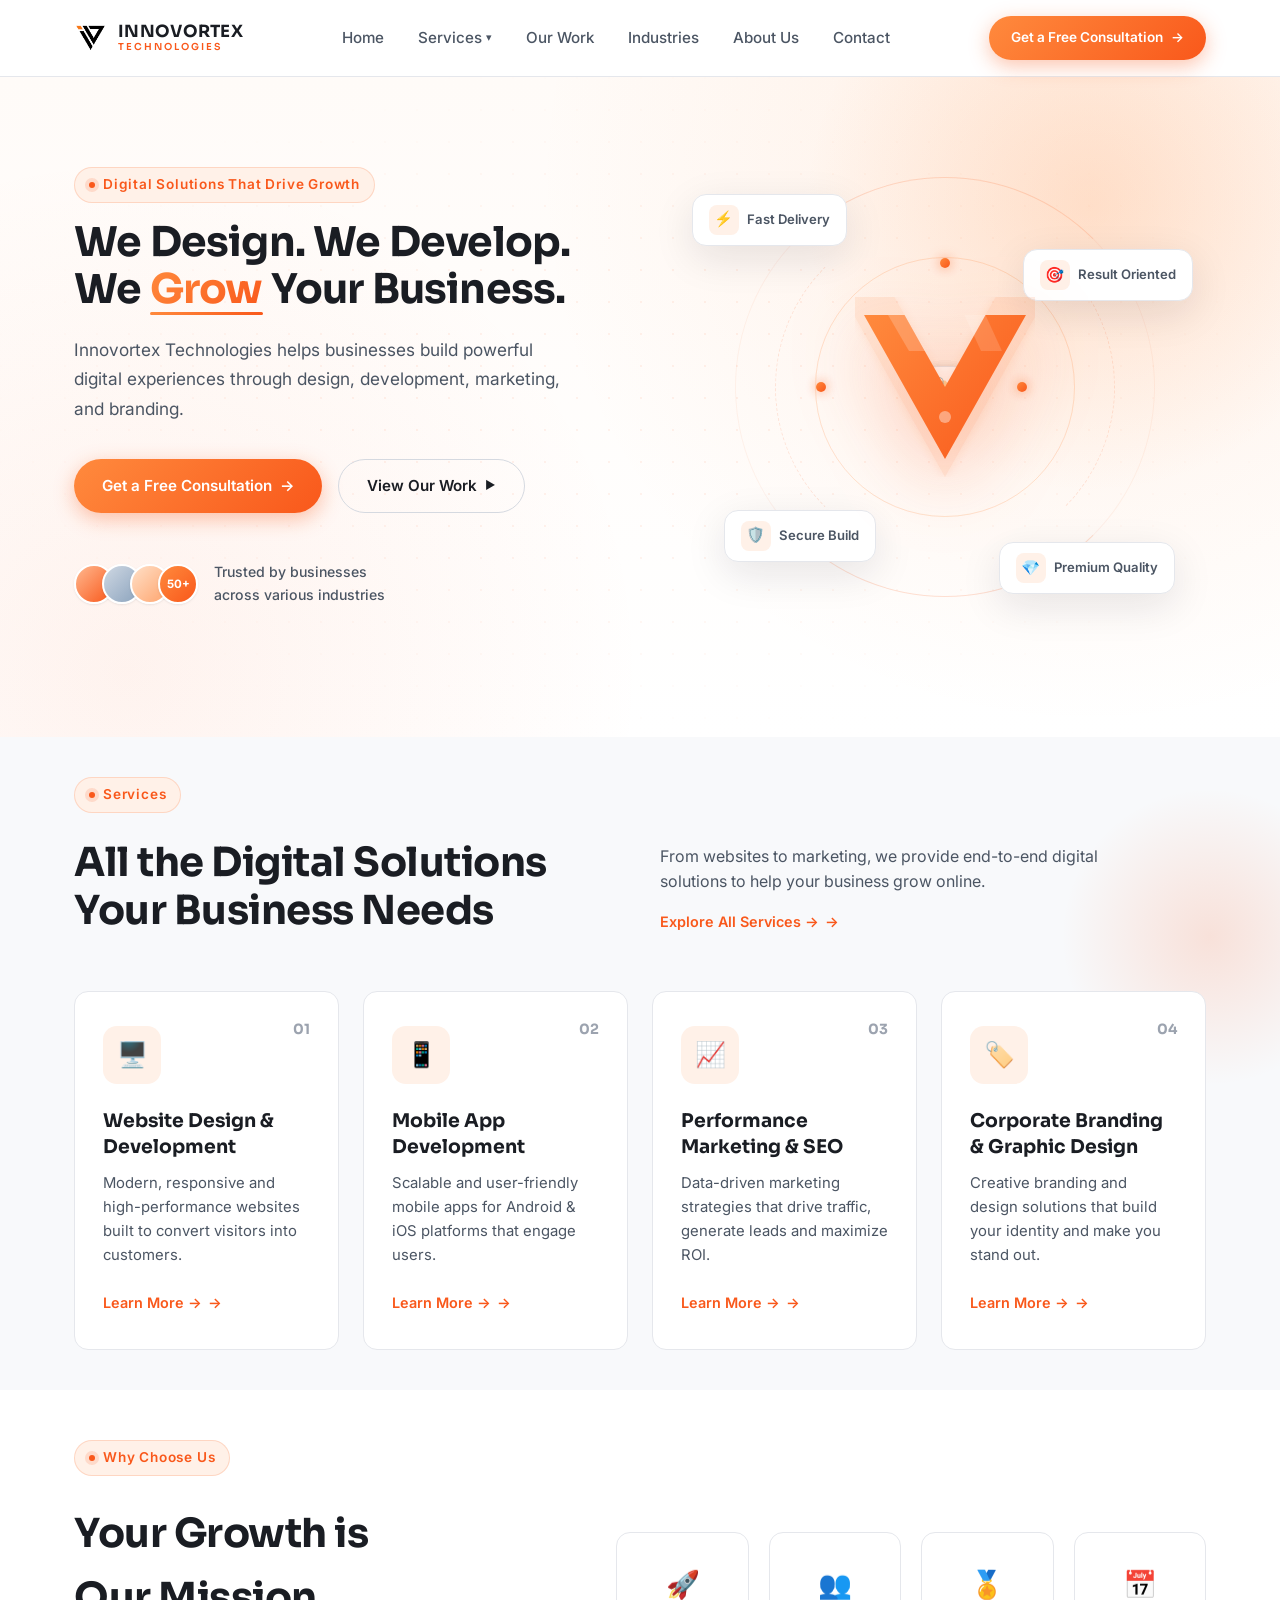
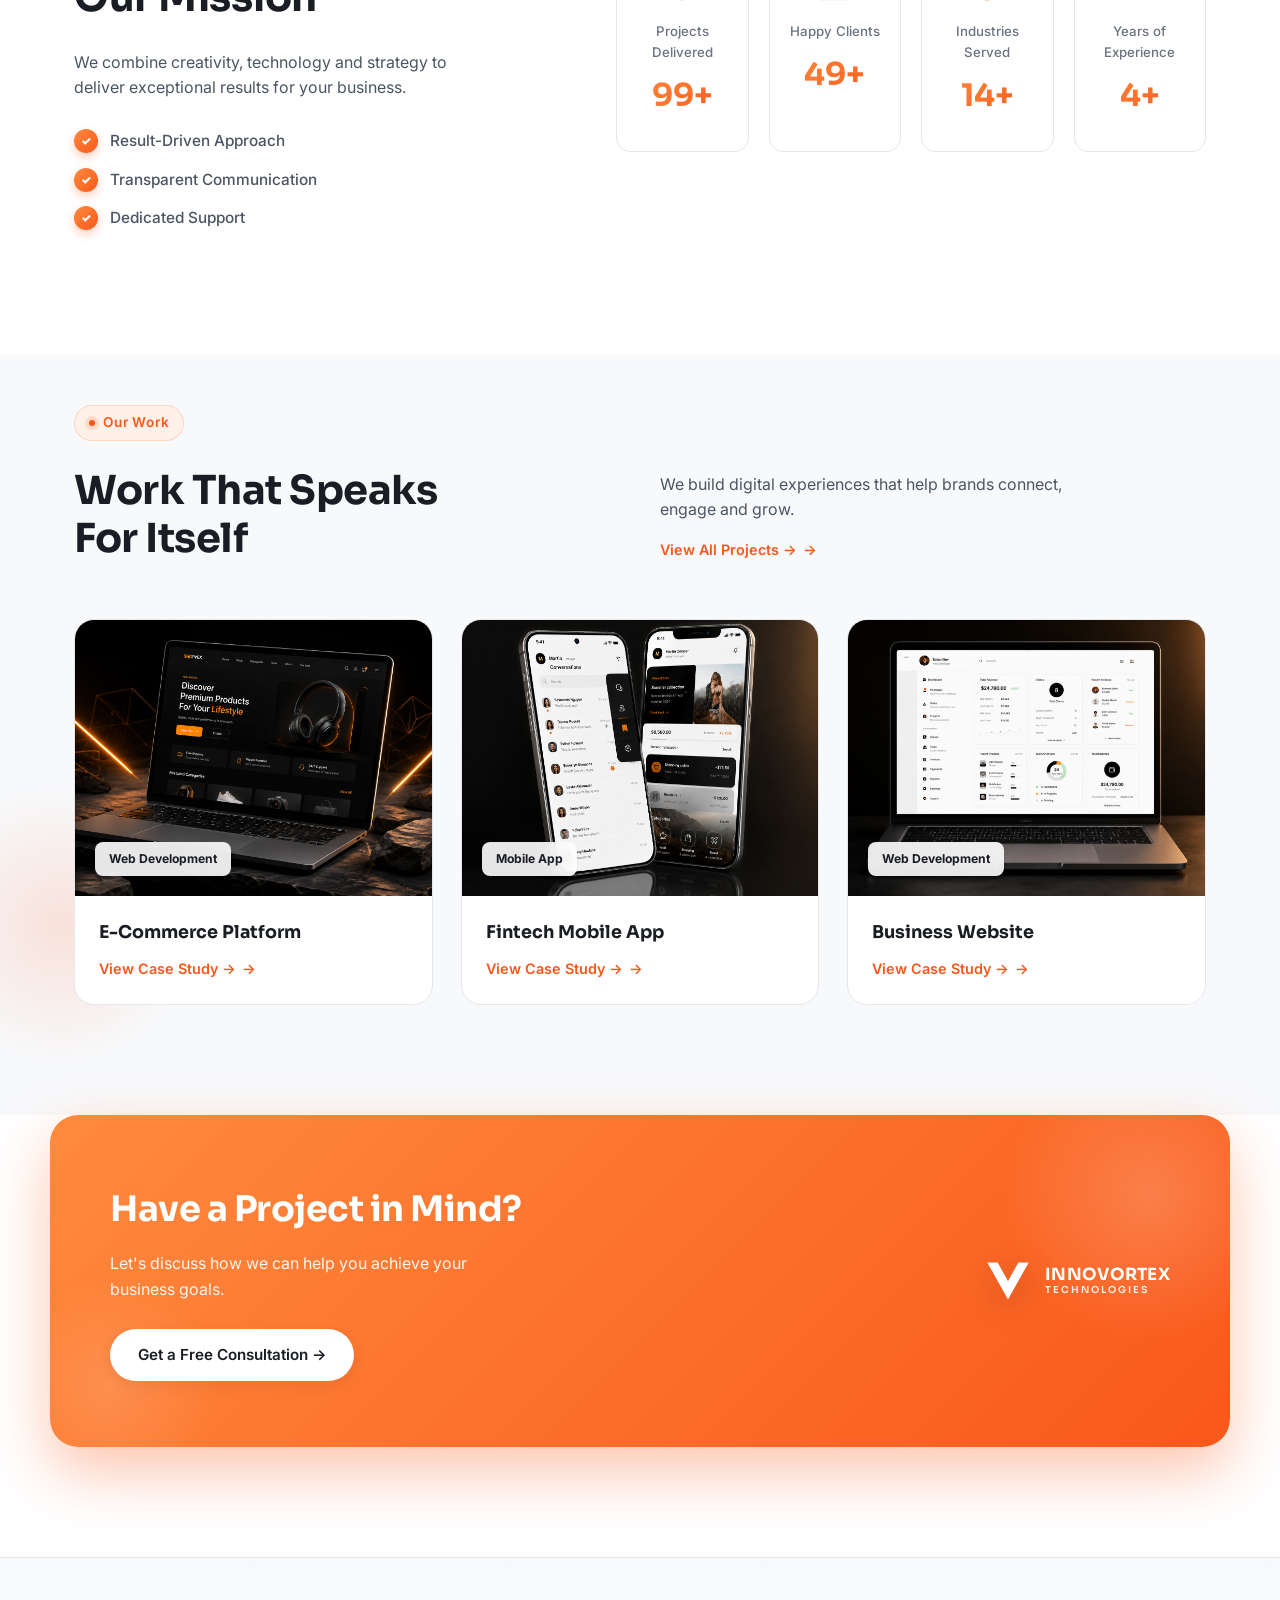
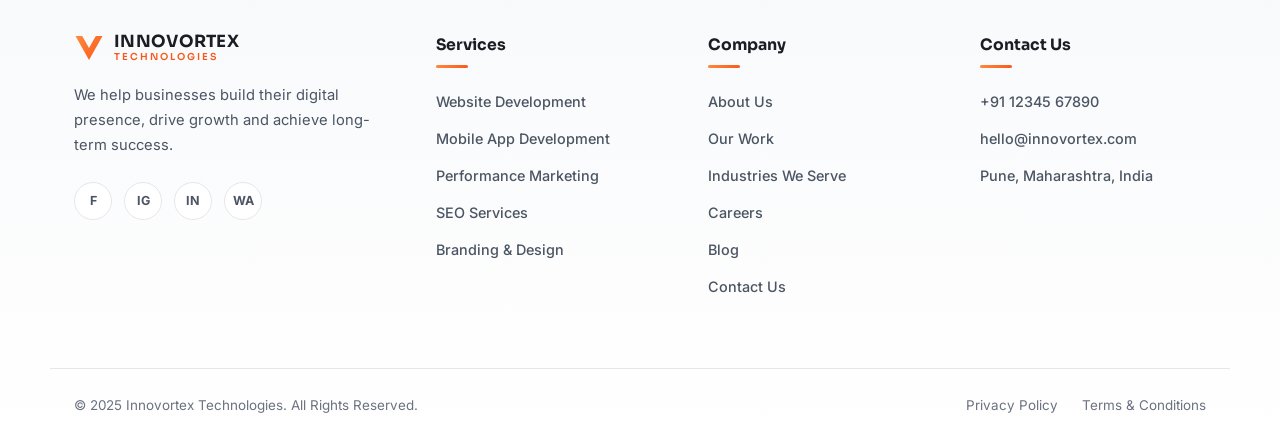
==== index.html @ 1e4e5bb0 "first commit" ====
<!DOCTYPE html>
<html lang="en">
<head>
<meta charset="UTF-8">
<meta name="viewport" content="width=device-width, initial-scale=1.0">
<title>Innovortex Technologies — Digital Solutions That Drive Growth</title>
<link rel="preconnect" href="https://fonts.googleapis.com">
<link href="https://fonts.googleapis.com/css2?family=Sora:wght@400;500;600;700;800&family=Inter:wght@400;500;600&display=swap" rel="stylesheet">
<link rel="stylesheet" href="style.css">
</head>
<body>

<!-- ===== Header ===== -->
<header class="site-header" id="siteHeader">
  <div class="container header-inner">
    <a href="#" class="logo">
      <img src="assets/img/logo/logo.png" alt="Innovortex Technologies Logo" class="logo-img">
      <span class="logo-text">
        INNOVORTEX
        <small>TECHNOLOGIES</small>
      </span>
    </a>

    <nav class="main-nav" id="mainNav">
      <a href="#home">Home</a>
      <div class="nav-dropdown">
        <a href="services.html">Services <span class="caret">▾</span></a>
        <div class="dropdown-panel">
          <a href="services.html#service-web">Website Design &amp; Development</a>
          <a href="services.html#service-app">Mobile App Development</a>
          <a href="services.html#service-marketing">Performance Marketing &amp; SEO</a>
          <a href="services.html#service-brand">Corporate Branding &amp; Design</a>
        </div>
      </div>
      <a href="work.html">Our Work</a>
      <a href="industries.html">Industries</a>
      <a href="about.html">About Us</a>
      <a href="contact.html">Contact</a>
    </nav>

    <a href="contact.html#form" class="btn btn-primary btn-nav">Get a Free Consultation <span class="arrow">→</span></a>

    <button class="nav-toggle" id="navToggle" aria-label="Toggle menu">
      <span></span><span></span><span></span>
    </button>
  </div>
</header>

<!-- ===== Hero ===== -->
<section class="hero" id="home">
  <div class="hero-glow"></div>
  
  <div class="container hero-inner">
    <div class="hero-copy">
      <p class="eyebrow reveal">Digital Solutions That Drive Growth</p>
      <h1 class="reveal">We Design. We Develop.<br>We <span class="accent-text">Grow</span> Your Business.</h1>
      <p class="hero-sub reveal">Innovortex Technologies helps businesses build powerful digital experiences through design, development, marketing, and branding.</p>

      <div class="hero-cta reveal">
        <a href="#contact" class="btn btn-primary">Get a Free Consultation <span class="arrow">→</span></a>
        <a href="work.html" class="btn btn-outline">View Our Work <span class="play">▶</span></a>
      </div>

      <div class="hero-trust reveal">
        <div class="avatar-stack">
          <span class="avatar" style="background: linear-gradient(135deg,#ffb88f,#f9581b)"></span>
          <span class="avatar" style="background: linear-gradient(135deg,#cfd8e3,#8ba3bd)"></span>
          <span class="avatar" style="background: linear-gradient(135deg,#ffe0c8,#ffa46d)"></span>
          <span class="avatar avatar-count">50+</span>
        </div>
        <p>Trusted by businesses<br>across various industries</p>
      </div>
    </div>

    <div class="hero-visual reveal">
      <div class="hero-svg-wrap">

        <div class="ring-deco ring-1"></div>
        <div class="ring-deco ring-2"></div>
        <div class="ring-deco ring-3">
          <span class="ring-dot d1"></span>
          <span class="ring-dot d2"></span>
          <span class="ring-dot d3"></span>
          <span class="ring-dot d4"></span>
        </div>

        <div class="orbit-item o1">🖥️</div>
        <div class="orbit-item o2">📱</div>
        <div class="orbit-item o3">📈</div>
        <div class="orbit-item o4">🏷️</div>

        <svg class="hero-logo-svg" width="180" height="180" viewBox="0 0 120 120" fill="none" xmlns="http://www.w3.org/2000/svg">
          <defs>
            <linearGradient id="heroLogoGrad" x1="6" y1="12" x2="114" y2="108" gradientUnits="userSpaceOnUse">
              <stop stop-color="#FF8A3D"/>
              <stop offset="1" stop-color="#F9581B"/>
            </linearGradient>
            <filter id="heroGlow" x="-30%" y="-30%" width="160%" height="160%">
              <feGaussianBlur stdDeviation="2.5" result="blur"/>
              <feMerge>
                <feMergeNode in="blur"/>
                <feMergeNode in="SourceGraphic"/>
              </feMerge>
            </filter>
          </defs>

          <path d="M6 12 L60 108 L114 12 H87 L60 60 L33 12 H6 Z" 
                fill="url(#heroLogoGrad)" 
                filter="url(#heroGlow)"
                opacity="0.12"
                transform="scale(1.25) translate(-12, -12)"/>

          <path d="M6 12 L60 108 L114 12 H87 L60 60 L33 12 H6 Z" 
                fill="url(#heroLogoGrad)"
                class="main-triangle"/>

          <path d="M22 12 L33 12 L47 36 L36 36 Z" fill="#fff" opacity="0.2"/>
          <path d="M73 12 L87 12 L98 36 L84 36 Z" fill="#fff" opacity="0.15"/>
          <circle cx="60" cy="80" r="4" fill="#fff" opacity="0.4"/>
        </svg>

        <div class="float-badge fb1">
          <span class="badge-icon">⚡</span>
          <span>Fast Delivery</span>
        </div>
        <div class="float-badge fb2">
          <span class="badge-icon">🎯</span>
          <span>Result Oriented</span>
        </div>
        <div class="float-badge fb3">
          <span class="badge-icon">🛡️</span>
          <span>Secure Build</span>
        </div>
        <div class="float-badge fb4">
          <span class="badge-icon">💎</span>
          <span>Premium Quality</span>
        </div>

      </div>
    </div>
  </div>
</section>

<!-- ===== Logo strip ===== -->
<!-- <section class="logo-strip">
  <div class="container">
    <p class="strip-label">Trusted by businesses of all sizes</p>
    <div class="logo-row">
      <span class="logo-chip"><i class="dot"></i>Logoipsum</span>
      <span class="logo-chip"><i class="dot"></i>Logoipsum</span>
      <span class="logo-chip"><i class="dot"></i>Logoipsum</span>
      <span class="logo-chip"><i class="dot"></i>Logoipsum</span>
      <span class="logo-chip"><i class="dot"></i>Logoipsum</span>
    </div>
  </div>
</section> -->

<!-- ===== Services ===== -->
<section class="services" id="services">
  <div class="container">
    <div class="section-head">
      <div>
        <p class="eyebrow">Services</p>
        <h2>All the Digital Solutions<br>Your Business Needs</h2>
      </div>
      <div class="section-head-side">
        <p>From websites to marketing, we provide end-to-end digital solutions to help your business grow online.</p>
        <a href="#services" class="link-arrow">Explore All Services →</a>
      </div>
    </div>

    <div class="service-grid">
      <article class="service-card reveal-up">
        <span class="service-index">01</span>
        <div class="service-icon">🖥️</div>
        <h3>Website Design &amp; Development</h3>
        <p>Modern, responsive and high-performance websites built to convert visitors into customers.</p>
        <a href="#" class="link-arrow">Learn More →</a>
      </article>
      <article class="service-card reveal-up">
        <span class="service-index">02</span>
        <div class="service-icon">📱</div>
        <h3>Mobile App Development</h3>
        <p>Scalable and user-friendly mobile apps for Android &amp; iOS platforms that engage users.</p>
        <a href="#" class="link-arrow">Learn More →</a>
      </article>
      <article class="service-card reveal-up">
        <span class="service-index">03</span>
        <div class="service-icon">📈</div>
        <h3>Performance Marketing &amp; SEO</h3>
        <p>Data-driven marketing strategies that drive traffic, generate leads and maximize ROI.</p>
        <a href="#" class="link-arrow">Learn More →</a>
      </article>
      <article class="service-card reveal-up">
        <span class="service-index">04</span>
        <div class="service-icon">🏷️</div>
        <h3>Corporate Branding &amp; Graphic Design</h3>
        <p>Creative branding and design solutions that build your identity and make you stand out.</p>
        <a href="#" class="link-arrow">Learn More →</a>
      </article>
    </div>
  </div>
</section>

<!-- ===== Why choose us ===== -->
<section class="why" id="why">
  <div class="container why-inner">
    <div class="why-copy reveal-up">
      <p class="eyebrow">Why Choose Us</p>
      <h2>Your Growth is<br>Our Mission</h2>
      <p class="why-text">We combine creativity, technology and strategy to deliver exceptional results for your business.</p>
      <ul class="check-list">
        <li><span class="check">✓</span> Result-Driven Approach</li>
        <li><span class="check">✓</span> Transparent Communication</li>
        <li><span class="check">✓</span> Dedicated Support</li>
      </ul>
    </div>

    <div class="stat-grid reveal-up">
      <div class="stat-card">
        <div class="stat-icon">🚀</div>
        <p class="stat-label">Projects Delivered</p>
        <p class="stat-num" data-count="100">0+</p>
      </div>
      <div class="stat-card">
        <div class="stat-icon">👥</div>
        <p class="stat-label">Happy Clients</p>
        <p class="stat-num" data-count="50">0+</p>
      </div>
      <div class="stat-card">
        <div class="stat-icon">🏅</div>
        <p class="stat-label">Industries Served</p>
        <p class="stat-num" data-count="15">0+</p>
      </div>
      <div class="stat-card">
        <div class="stat-icon">📅</div>
        <p class="stat-label">Years of Experience</p>
        <p class="stat-num" data-count="5">0+</p>
      </div>
    </div>
  </div>
</section>

<!-- ===== Our Work ===== -->
<section class="work" id="work">
  <div class="container">
    <div class="section-head">
      <div>
        <p class="eyebrow">Our Work</p>
        <h2>Work That Speaks<br>For Itself</h2>
      </div>
      <div class="section-head-side">
        <p>We build digital experiences that help brands connect, engage and grow.</p>
        <a href="#" class="link-arrow">View All Projects →</a>
      </div>
    </div>

    <div class="work-grid">
      <article class="work-card reveal-up">
        <div class="work-thumb thumb-1">
          <span class="tag">Web Development</span>
        </div>
        <h3>E-Commerce Platform</h3>
        <a href="#" class="link-arrow">View Case Study →</a>
      </article>
      <article class="work-card reveal-up">
        <div class="work-thumb thumb-2">
          <span class="tag">Mobile App</span>
        </div>
        <h3>Fintech Mobile App</h3>
        <a href="#" class="link-arrow">View Case Study →</a>
      </article>
      <article class="work-card reveal-up">
        <div class="work-thumb thumb-3">
          <span class="tag">Web Development</span>
        </div>
        <h3>Business Website</h3>
        <a href="#" class="link-arrow">View Case Study →</a>
      </article>
    </div>
  </div>
</section>

<!-- ===== CTA Banner ===== -->
<section class="cta-banner" id="contact">
  <div class="container cta-inner reveal-up">
    <div>
      <h2>Have a Project in Mind?</h2>
      <p>Let's discuss how we can help you achieve your business goals.</p>
      <a href="#" class="btn btn-light">Get a Free Consultation →</a>
    </div>
    <div class="cta-brand">
      <svg width="46" height="46" viewBox="0 0 40 40" fill="none" xmlns="http://www.w3.org/2000/svg">
        <path d="M2 4L20 36L38 4H29L20 20L11 4H2Z" fill="#fff"/>
      </svg>
      <span class="logo-text light">
        INNOVORTEX
        <small>TECHNOLOGIES</small>
      </span>
    </div>
  </div>
</section>

<!-- ===== Footer ===== -->
<footer class="site-footer">
  <div class="container footer-grid">
    <div class="footer-brand">
      <a href="#" class="logo">
        <svg width="30" height="30" viewBox="0 0 40 40" fill="none" xmlns="http://www.w3.org/2000/svg">
          <path d="M2 4L20 36L38 4H29L20 20L11 4H2Z" fill="url(#logoGrad2)"/>
          <defs>
            <linearGradient id="logoGrad2" x1="2" y1="4" x2="38" y2="36" gradientUnits="userSpaceOnUse">
              <stop stop-color="#FF8A3D"/>
              <stop offset="1" stop-color="#F9581B"/>
            </linearGradient>
          </defs>
        </svg>
        <span class="logo-text">
          INNOVORTEX
          <small>TECHNOLOGIES</small>
        </span>
      </a>
      <p>We help businesses build their digital presence, drive growth and achieve long-term success.</p>
      <div class="social-row">
        <a href="#" aria-label="Facebook">f</a>
        <a href="#" aria-label="Instagram">ig</a>
        <a href="#" aria-label="LinkedIn">in</a>
        <a href="#" aria-label="WhatsApp">wa</a>
      </div>
    </div>

    <div class="footer-col">
      <h4>Services</h4>
      <a href="services.html#service-web">Website Development</a>
      <a href="services.html#service-app">Mobile App Development</a>
      <a href="services.html#service-marketing">Performance Marketing</a>
      <a href="services.html#service-marketing">SEO Services</a>
      <a href="services.html#service-brand">Branding &amp; Design</a>
    </div>

    <div class="footer-col">
      <h4>Company</h4>
      <a href="about.html">About Us</a>
      <a href="work.html">Our Work</a>
      <a href="industries.html">Industries We Serve</a>
      <a href="#">Careers</a>
      <a href="#">Blog</a>
      <a href="#contact">Contact Us</a>
    </div>

    <div class="footer-col">
      <h4>Contact Us</h4>
      <a href="tel:+911234567890">+91 12345 67890</a>
      <a href="mailto:hello@innovortex.com">hello@innovortex.com</a>
      <span>Pune, Maharashtra, India</span>
    </div>
  </div>

  <div class="container footer-bottom">
    <p>© 2025 Innovortex Technologies. All Rights Reserved.</p>
    <div>
      <a href="#">Privacy Policy</a>
      <a href="#">Terms &amp; Conditions</a>
    </div>
  </div>
</footer>

<script src="script.js"></script>
</body>
</html>
---- style.css ----
/* ============ Reset & Base ============ */
*, *::before, *::after { box-sizing: border-box; margin: 0; padding: 0; }

:root {
  --bg: #ffffff;
  --bg-soft: #f8f9fb;
  --bg-card: #ffffff;
  --bg-muted: #f1f3f7;
  --border: #e5e7ec;
  --border-strong: #d5d9e0;
  --text: #1a1d23;
  --text-secondary: #4b5563;
  --text-dim: #6b7280;
  --text-light: #9ca3af;
  --orange: #f9581b;
  --orange-dark: #d84810;
  --orange-light: #ff8a3d;
  --orange-soft: #fff1e8;
  --orange-glow: rgba(249, 88, 27, 0.15);
  --orange-grad: linear-gradient(135deg, #ff8a3d, #f9581b);
  --orange-grad-soft: linear-gradient(135deg, rgba(255,138,61,0.08), rgba(249,88,27,0.08));
  --shadow-sm: 0 1px 3px rgba(17, 24, 39, 0.06), 0 1px 2px rgba(17, 24, 39, 0.04);
  --shadow-md: 0 4px 16px rgba(17, 24, 39, 0.08);
  --shadow-lg: 0 12px 40px rgba(17, 24, 39, 0.1);
  --shadow-orange: 0 10px 30px rgba(249, 88, 27, 0.22);
  --radius: 14px;
  --radius-lg: 20px;
  --container: 1180px;
  --ease-out: cubic-bezier(0.22, 1, 0.36, 1);
  --ease-bounce: cubic-bezier(0.34, 1.56, 0.64, 1);
}

html { scroll-behavior: smooth; }

body {
  background: var(--bg);
  color: var(--text);
  font-family: 'Inter', sans-serif;
  line-height: 1.6;
  overflow-x: hidden;
}

h1, h2, h3, h4, .logo-text { font-family: 'Sora', sans-serif; color: var(--text); }

img, svg { display: block; max-width: 100%; }
a { color: inherit; text-decoration: none; }
ul { list-style: none; }

::selection { background: var(--orange-soft); color: var(--orange-dark); }

.container {
  max-width: var(--container);
  margin: 0 auto;
  padding: 0 24px;
}

@media (prefers-reduced-motion: reduce) {
  *, *::before, *::after { animation-duration: 0.01ms !important; animation-iteration-count: 1 !important; transition-duration: 0.01ms !important; scroll-behavior: auto !important; }
}

.logo-img{
  height: 34px;
  width: auto;
}

/* ============ Scrollbar ============ */
::-webkit-scrollbar { width: 10px; }
::-webkit-scrollbar-track { background: var(--bg-soft); }
::-webkit-scrollbar-thumb { background: var(--border-strong); border-radius: 10px; }
::-webkit-scrollbar-thumb:hover { background: var(--orange-light); }

/* ============ Buttons ============ */
.btn {
  display: inline-flex;
  align-items: center;
  gap: 8px;
  padding: 14px 28px;
  border-radius: 999px;
  font-weight: 600;
  font-size: 0.95rem;
  transition: all 0.35s var(--ease-out);
  white-space: nowrap;
  cursor: pointer;
  position: relative;
  overflow: hidden;
}
.btn::before {
  content: '';
  position: absolute;
  top: 0; left: -100%;
  width: 100%; height: 100%;
  background: linear-gradient(90deg, transparent, rgba(255,255,255,0.3), transparent);
  transition: left 0.6s ease;
}
.btn:hover::before { left: 100%; }
.btn .arrow { transition: transform 0.35s var(--ease-out); }
.btn:hover .arrow { transform: translateX(5px); }
.btn .play { transition: transform 0.3s var(--ease-out); }
.btn:hover .play { transform: scale(1.2); }

.btn-primary {
  background: var(--orange-grad);
  color: #fff;
  box-shadow: 0 6px 20px rgba(249, 88, 27, 0.35);
  border: none;
}
.btn-primary:hover { 
  transform: translateY(-3px) scale(1.02); 
  box-shadow: 0 14px 36px rgba(249, 88, 27, 0.45);
}
.btn-primary:active { transform: translateY(-1px) scale(1); }

.btn-outline {
  background: transparent;
  border: 1.5px solid var(--border-strong);
  color: var(--text);
}
.btn-outline:hover { 
  background: var(--bg-soft); 
  border-color: var(--orange-light); 
  color: var(--orange);
  transform: translateY(-2px);
  box-shadow: var(--shadow-md);
}
.btn-outline .play { font-size: 0.7rem; }

.btn-light { 
  background: #fff; 
  color: var(--text); 
  box-shadow: var(--shadow-md);
}
.btn-light:hover { 
  transform: translateY(-3px); 
  box-shadow: var(--shadow-lg);
  color: var(--orange);
}

/* ============ Header ============ */
.site-header {
  position: sticky;
  top: 0;
  z-index: 100;
  background: rgba(255, 255, 255, 0.82);
  backdrop-filter: blur(18px) saturate(150%);
  -webkit-backdrop-filter: blur(18px) saturate(150%);
  border-bottom: 1px solid var(--border);
  transition: all 0.35s ease;
}
.site-header.scrolled {
  box-shadow: 0 6px 30px rgba(17, 24, 39, 0.08);
  background: rgba(255, 255, 255, 0.94);
}

.header-inner {
  display: flex;
  align-items: center;
  justify-content: space-between;
  gap: 24px;
  padding-top: 16px;
  padding-bottom: 16px;
}

.logo { display: flex; align-items: center; gap: 10px; transition: transform 0.3s var(--ease-out); }
.logo:hover { transform: scale(1.04); }
.logo-mark { flex-shrink: 0; }

.logo-text {
  display: flex;
  flex-direction: column;
  font-weight: 700;
  font-size: 1.05rem;
  letter-spacing: 0.3px;
  line-height: 1.1;
  color: var(--text);
}
.logo-text small {
  font-size: 0.6rem;
  font-weight: 600;
  letter-spacing: 2px;
  color: var(--orange);
}
.logo-text.light { color: #fff; }
.logo-text.light small { color: rgba(255,255,255,0.92); }

.main-nav {
  display: flex;
  align-items: center;
  gap: 34px;
  font-size: 0.95rem;
  font-weight: 500;
  color: var(--text-secondary);
}

.main-nav a { 
  position: relative; 
  transition: color 0.25s ease; 
}
.main-nav > a::after {
  content: '';
  position: absolute;
  left: 0; right: 0; bottom: -6px;
  height: 2px;
  background: var(--orange-grad);
  border-radius: 2px;
  transform: scaleX(0);
  transform-origin: center;
  transition: transform 0.3s var(--ease-out);
}
.main-nav > a:hover, .nav-dropdown > a:hover { 
  color: var(--orange); 
}
.main-nav > a:hover::after { transform: scaleX(1); }

.nav-dropdown { position: relative; }
.nav-dropdown > a { display: flex; align-items: center; gap: 4px; }
.caret { font-size: 0.7rem; transition: transform 0.3s ease; }
.nav-dropdown:hover .caret { transform: rotate(180deg); }

.dropdown-panel {
  position: absolute;
  top: calc(100% + 18px);
  left: 50%;
  transform: translateX(-50%) translateY(-10px);
  background: var(--bg-card);
  border: 1px solid var(--border);
  border-radius: 12px;
  padding: 10px;
  min-width: 260px;
  display: flex;
  flex-direction: column;
  opacity: 0;
  visibility: hidden;
  transition: all 0.3s var(--ease-out);
  box-shadow: var(--shadow-lg);
}
.nav-dropdown:hover .dropdown-panel { 
  opacity: 1; 
  visibility: visible; 
  transform: translateX(-50%) translateY(0); 
}
.dropdown-panel a { 
  padding: 12px 14px; 
  border-radius: 8px; 
  font-size: 0.88rem; 
  color: var(--text-secondary);
  transition: all 0.2s ease;
}
.dropdown-panel a:hover { 
  background: var(--orange-soft); 
  color: var(--orange); 
  transform: translateX(4px);
}

.btn-nav { font-size: 0.85rem; padding: 11px 22px; }

.nav-toggle {
  display: none;
  flex-direction: column;
  gap: 5px;
  background: none;
  border: none;
  cursor: pointer;
  padding: 6px;
}
.nav-toggle span { width: 22px; height: 2.5px; background: var(--text); border-radius: 3px; transition: all 0.35s var(--ease-out); }

/* ============ Hero ============ */
.hero {
  position: relative;
  padding: 80px 0 120px;
  overflow: hidden;
  background: 
    radial-gradient(circle at 85% 15%, rgba(255, 138, 61, 0.10), transparent 45%),
    radial-gradient(circle at 10% 90%, rgba(249, 88, 27, 0.07), transparent 40%),
    linear-gradient(180deg, #fffbf8 0%, #ffffff 100%);
}

.hero::before {
  content: '';
  position: absolute;
  inset: 0;
  background-image: 
    radial-gradient(circle at 1px 1px, rgba(249, 88, 27, 0.07) 1px, transparent 0);
  background-size: 32px 32px;
  mask-image: radial-gradient(ellipse at center, black 30%, transparent 75%);
  -webkit-mask-image: radial-gradient(ellipse at center, black 30%, transparent 75%);
  pointer-events: none;
}

.hero-glow {
  position: absolute;
  top: -180px;
  right: -120px;
  width: 620px;
  height: 620px;
  background: radial-gradient(circle, rgba(255, 138, 61, 0.18), transparent 65%);
  pointer-events: none;
  animation: pulseOrb 8s ease-in-out infinite;
}

@keyframes pulseOrb {
  0%, 100% { transform: scale(1) translate(0, 0); opacity: 0.85; }
  50% { transform: scale(1.1) translate(-10px, 10px); opacity: 1; }
}

.hero-inner {
  display: grid;
  grid-template-columns: 1.05fr 1fr;
  gap: 60px;
  align-items: center;
  position: relative;
  z-index: 2;
}

.eyebrow {
  color: var(--orange);
  font-weight: 600;
  font-size: 0.85rem;
  letter-spacing: 0.8px;
  margin-bottom: 16px;
  display: inline-flex;
  align-items: center;
  gap: 8px;
  padding: 6px 14px;
  background: var(--orange-soft);
  border-radius: 999px;
  border: 1px solid rgba(249, 88, 27, 0.18);
  width: fit-content;
}
.eyebrow::before {
  content: '';
  width: 6px; height: 6px;
  background: var(--orange);
  border-radius: 50%;
  box-shadow: 0 0 0 4px rgba(249, 88, 27, 0.15);
  animation: blink 2s ease-in-out infinite;
}
@keyframes blink {
  0%, 100% { opacity: 1; }
  50% { opacity: 0.4; }
}

.hero-copy h1 {
  font-size: clamp(2.3rem, 3.2vw, 3.4rem);
  font-weight: 700;
  line-height: 1.15;
  letter-spacing: -0.8px;
  margin-bottom: 22px;
}
.accent-text { 
  background: var(--orange-grad);
  -webkit-background-clip: text;
  background-clip: text;
  -webkit-text-fill-color: transparent;
  position: relative;
  display: inline-block;
}
.accent-text::after {
  content: '';
  position: absolute;
  left: 0; bottom: -2px;
  width: 100%; height: 3px;
  background: var(--orange-grad);
  border-radius: 2px;
  transform: scaleX(0);
  transform-origin: left;
  animation: underlineGrow 1.5s ease 0.8s forwards;
}
@keyframes underlineGrow {
  to { transform: scaleX(1); }
}

.hero-sub {
  color: var(--text-secondary);
  font-size: 1.08rem;
  max-width: 500px;
  margin-bottom: 36px;
  line-height: 1.7;
}

.hero-cta { display: flex; gap: 16px; flex-wrap: wrap; margin-bottom: 48px; }

.hero-trust { display: flex; align-items: center; gap: 16px; }
.hero-trust p { font-size: 0.88rem; color: var(--text-secondary); font-weight: 500; }

.avatar-stack { display: flex; }
.avatar {
  width: 40px; height: 40px;
  border-radius: 50%;
  border: 2.5px solid var(--bg);
  margin-left: -12px;
  box-shadow: var(--shadow-sm);
}
.avatar:first-child { margin-left: 0; }
.avatar-count {
  display: flex; align-items: center; justify-content: center;
  background: var(--orange-grad);
  color: #fff;
  font-size: 0.72rem;
  font-weight: 700;
}

/* Hero SVG Animation */
.hero-visual { 
  position: relative; 
  height: 460px; 
  display: flex; 
  align-items: center; 
  justify-content: center;
}

.hero-svg-wrap {
  position: relative;
  width: 100%;
  max-width: 460px;
  height: 100%;
  display: flex;
  align-items: center;
  justify-content: center;
}

/* Floating ring decorations */
.ring-deco {
  position: absolute;
  border-radius: 50%;
  border: 1.5px solid rgba(249, 88, 27, 0.22);
  pointer-events: none;
}
.ring-1 {
  width: 420px; height: 420px;
  animation: rotateSlow 30s linear infinite;
  border-color: rgba(249, 88, 27, 0.18) rgba(249, 88, 27, 0.06) rgba(249, 88, 27, 0.18) rgba(249, 88, 27, 0.06);
}
.ring-2 {
  width: 340px; height: 340px;
  animation: rotateSlow 22s linear infinite reverse;
  border-color: transparent rgba(249, 88, 27, 0.14) transparent rgba(249, 88, 27, 0.14);
  border-width: 1.5px;
  border-style: dashed;
}
.ring-3 {
  width: 260px; height: 260px;
  animation: rotateSlow 18s linear infinite;
  border-color: rgba(255, 138, 61, 0.22);
}
@keyframes rotateSlow {
  from { transform: rotate(0deg); }
  to { transform: rotate(360deg); }
}

/* Floating dots on rings */
.ring-dot {
  position: absolute;
  width: 10px; height: 10px;
  border-radius: 50%;
  background: var(--orange-grad);
  box-shadow: 0 0 12px rgba(249, 88, 27, 0.6);
}
.ring-dot.d1 { top: 0; left: 50%; transform: translateX(-50%); animation: dotFloat 4s ease-in-out infinite; }
.ring-dot.d2 { top: 50%; right: 0; transform: translateY(-50%); animation: dotFloat 4s ease-in-out infinite 1s; }
.ring-dot.d3 { bottom: 0; left: 50%; transform: translateX(-50%); animation: dotFloat 4s ease-in-out infinite 2s; }
.ring-dot.d4 { top: 50%; left: 0; transform: translateY(-50%); animation: dotFloat 4s ease-in-out infinite 3s; }
@keyframes dotFloat {
  0%, 100% { transform: translate(var(--tx, 0), var(--ty, 0)) scale(1); }
  50% { transform: translate(var(--tx, 0), var(--ty, 0)) scale(1.4); box-shadow: 0 0 20px rgba(249, 88, 27, 0.8); }
}
.ring-dot.d1 { --tx: -50%; }
.ring-dot.d2 { --ty: -50%; }
.ring-dot.d3 { --tx: -50%; }
.ring-dot.d4 { --ty: -50%; }

/* Central logo SVG */
.hero-logo-svg {
  position: relative;
  z-index: 5;
  filter: drop-shadow(0 25px 40px rgba(249, 88, 27, 0.35));
  animation: heroFloat 6s ease-in-out infinite;
}
@keyframes heroFloat {
  0%, 100% { transform: translateY(0) rotate(0deg); }
  50% { transform: translateY(-18px) rotate(2deg); }
}

/* Orbiting small logos */
.orbit-item {
  position: absolute;
  width: 42px; height: 42px;
  display: flex; align-items: center; justify-content: center;
  background: var(--bg-card);
  border: 1.5px solid var(--border);
  border-radius: 12px;
  box-shadow: var(--shadow-md);
  font-size: 1.1rem;
  z-index: 3;
  animation: orbitSpin 14s linear infinite;
}
.orbit-item.o1 { animation-delay: 0s; background: var(--orange-soft); border-color: rgba(249, 88, 27, 0.3); }
.orbit-item.o2 { animation-delay: -3.5s; }
.orbit-item.o3 { animation-delay: -7s; background: var(--orange-soft); border-color: rgba(249, 88, 27, 0.3); }
.orbit-item.o4 { animation-delay: -10.5s; }

@keyframes orbitSpin {
  0%   { transform: rotate(0deg) translateX(180px) rotate(0deg); }
  100% { transform: rotate(360deg) translateX(180px) rotate(-360deg); }
}

/* Floating icon badges */
.float-badge {
  position: absolute;
  background: var(--bg-card);
  border: 1px solid var(--border);
  border-radius: 14px;
  padding: 10px 16px;
  display: flex; align-items: center; gap: 8px;
  box-shadow: var(--shadow-lg);
  font-weight: 600;
  font-size: 0.82rem;
  color: var(--text-secondary);
  z-index: 4;
  animation: badgeFloat 5s ease-in-out infinite;
}
.float-badge.fb1 { top: 8%; left: -5%; animation-delay: 0s; }
.float-badge.fb2 { top: 20%; right: -4%; animation-delay: 1.2s; }
.float-badge.fb3 { bottom: 12%; left: 2%; animation-delay: 2.4s; }
.float-badge.fb4 { bottom: 5%; right: 0%; animation-delay: 3.6s; }
.float-badge .badge-icon {
  width: 30px; height: 30px;
  border-radius: 8px;
  display: flex; align-items: center; justify-content: center;
  background: var(--orange-soft);
  color: var(--orange);
  font-size: 0.95rem;
}
@keyframes badgeFloat {
  0%, 100% { transform: translateY(0); }
  50% { transform: translateY(-12px); }
}

/* ============ Reveal animation on scroll ============ */
.reveal, .reveal-up {
  opacity: 0;
  transform: translateY(30px);
  transition: opacity 0.85s var(--ease-out), transform 0.85s var(--ease-out);
}
.reveal.in-view, .reveal-up.in-view { opacity: 1; transform: translateY(0); }
.reveal:nth-child(1) { transition-delay: 0s; }
.reveal:nth-child(2) { transition-delay: 0.08s; }
.reveal:nth-child(3) { transition-delay: 0.16s; }
.reveal:nth-child(4) { transition-delay: 0.24s; }
.reveal:nth-child(5) { transition-delay: 0.32s; }

/* ============ Logo strip ============ */
.logo-strip { 
  padding: 48px 0; 
  border-top: 1px solid var(--border); 
  border-bottom: 1px solid var(--border);
  background: var(--bg-soft);
}
.strip-label { 
  text-align: center; 
  color: var(--text-dim); 
  font-size: 0.82rem; 
  letter-spacing: 1px; 
  text-transform: uppercase;
  margin-bottom: 26px; 
  font-weight: 600;
}
.logo-row {
  display: flex;
  justify-content: center;
  gap: 56px;
  flex-wrap: wrap;
}
.logo-chip { 
  display: flex; 
  align-items: center; 
  gap: 10px; 
  color: var(--text-dim); 
  font-weight: 700; 
  font-size: 1.05rem; 
  opacity: 0.6; 
  transition: all 0.35s var(--ease-out); 
  letter-spacing: 0.5px;
}
.logo-chip:hover { 
  opacity: 1; 
  color: var(--orange); 
  transform: translateY(-3px);
}
.logo-chip .dot { 
  width: 10px; 
  height: 10px; 
  border-radius: 50%; 
  background: var(--orange-grad);
  box-shadow: 0 0 0 3px var(--orange-soft);
  display: inline-block; 
  transition: transform 0.3s var(--ease-bounce);
}
.logo-chip:hover .dot { transform: scale(1.3); }

/* ============ Section head ============ */
.section-head {
  display: grid;
  grid-template-columns: 1fr 1fr;
  gap: 40px;
  align-items: end;
  margin-bottom: 56px;
}
.section-head h2 { 
  font-size: clamp(1.8rem, 3.2vw, 2.5rem); 
  font-weight: 700; 
  line-height: 1.2; 
  letter-spacing: -0.5px;
  margin-top: 10px;
}
.section-head-side p { color: var(--text-secondary); margin-bottom: 14px; max-width: 440px; font-size: 1rem; }

.link-arrow {
  color: var(--orange);
  font-weight: 600;
  font-size: 0.9rem;
  display: inline-flex;
  align-items: center;
  gap: 6px;
  transition: all 0.3s var(--ease-out);
  position: relative;
}
.link-arrow::after {
  content: '→';
  transition: transform 0.3s var(--ease-out);
}
.link-arrow:hover { 
  gap: 10px; 
  color: var(--orange-dark);
}
.link-arrow:hover::after { transform: translateX(3px); }

/* ============ Services ============ */
.services { padding:40px 0; background: var(--bg-soft); position: relative; overflow: hidden; }
.services::before {
  content: '';
  position: absolute;
  top: 50px; right: -80px;
  width: 300px; height: 300px;
  background: radial-gradient(circle, var(--orange-glow), transparent 70%);
  pointer-events: none;
}

.service-grid {
  display: grid;
  grid-template-columns: repeat(4, 1fr);
  gap: 24px;
  position: relative;
  z-index: 2;
}

.service-card {
  background: var(--bg-card);
  border: 1px solid var(--border);
  border-radius: var(--radius);
  padding: 34px 28px;
  position: relative;
  transition: all 0.45s var(--ease-out);
  overflow: hidden;
}
.service-card::before {
  content: '';
  position: absolute;
  top: 0; left: 0; right: 0;
  height: 3px;
  background: var(--orange-grad);
  transform: scaleX(0);
  transform-origin: left;
  transition: transform 0.5s var(--ease-out);
}
.service-card::after {
  content: '';
  position: absolute;
  inset: 0;
  background: var(--orange-grad-soft);
  opacity: 0;
  transition: opacity 0.45s ease;
  pointer-events: none;
}
.service-card:hover {
  transform: translateY(-10px);
  border-color: rgba(249, 88, 27, 0.35);
  box-shadow: 0 25px 50px rgba(249, 88, 27, 0.12), var(--shadow-lg);
}
.service-card:hover::before { transform: scaleX(1); }
.service-card:hover::after { opacity: 1; }
.service-card:hover .service-icon {
  transform: rotate(-8deg) scale(1.1);
  background: var(--orange-grad);
  color: #fff;
}

.service-index {
  position: absolute;
  top: 26px; right: 28px;
  font-size: 0.88rem;
  color: var(--text-light);
  font-weight: 700;
  font-family: 'Sora', sans-serif;
  transition: color 0.3s ease;
  z-index: 2;
}
.service-card:hover .service-index { color: var(--orange); }

.service-icon {
  width: 58px; height: 58px;
  border-radius: 14px;
  background: var(--orange-soft);
  color: var(--orange);
  display: flex; align-items: center; justify-content: center;
  font-size: 1.55rem;
  margin-bottom: 24px;
  transition: all 0.45s var(--ease-bounce);
  position: relative;
  z-index: 2;
}
.service-card h3 { 
  font-size: 1.18rem; 
  margin-bottom: 12px; 
  line-height: 1.4; 
  position: relative;
  z-index: 2;
}
.service-card p { 
  color: var(--text-secondary); 
  font-size: 0.93rem; 
  margin-bottom: 22px; 
  position: relative;
  z-index: 2;
}
.service-card .link-arrow { position: relative; z-index: 2; }

/* ============ Why choose us ============ */
.why { padding: 50px 0 110px; background: var(--bg); }
.why-inner {
  display: grid;
  grid-template-columns: 0.9fr 1.1fr;
  gap: 60px;
  align-items: center;
}
.why-copy h2 { 
  font-size: clamp(1.9rem, 3.3vw, 2.5rem); 
  font-weight: 700; 
  margin-bottom: 20px; 
  margin-top: 10px;
  letter-spacing: -0.5px;
}
.why-text { color: var(--text-secondary); margin-bottom: 28px; max-width: 400px; font-size: 1rem; }
.check-list li { 
  display: flex; 
  align-items: center; 
  gap: 12px; 
  color: var(--text-secondary); 
  margin-bottom: 14px; 
  font-size: 0.96rem;
  font-weight: 500;
}
.check { 
  color: #fff; 
  font-weight: 900; 
  width: 24px; height: 24px;
  border-radius: 50%;
  background: var(--orange-grad);
  display: flex; align-items: center; justify-content: center;
  font-size: 0.72rem;
  flex-shrink: 0;
  box-shadow: 0 4px 10px rgba(249, 88, 27, 0.3);
}

.stat-grid {
  display: grid;
  grid-template-columns: repeat(4, 1fr);
  gap: 20px;
}
.stat-card {
  background: var(--bg-card);
  border: 1px solid var(--border);
  border-radius: var(--radius);
  padding: 30px 20px;
  text-align: center;
  transition: all 0.4s var(--ease-out);
  position: relative;
  overflow: hidden;
}
.stat-card::before {
  content: '';
  position: absolute;
  top: 0; left: 50%;
  transform: translateX(-50%);
  width: 50%; height: 3px;
  background: var(--orange-grad);
  border-radius: 0 0 4px 4px;
  opacity: 0;
  transition: all 0.4s var(--ease-out);
}
.stat-card:hover { 
  transform: translateY(-8px); 
  border-color: rgba(249, 88, 27, 0.35);
  box-shadow: var(--shadow-lg);
}
.stat-card:hover::before { opacity: 1; width: 100%; }
.stat-card:hover .stat-icon { transform: rotate(10deg) scale(1.15); }
.stat-icon { 
  font-size: 1.7rem; 
  margin-bottom: 14px; 
  transition: transform 0.4s var(--ease-bounce);
  display: inline-block;
}
.stat-label { color: var(--text-dim); font-size: 0.83rem; margin-bottom: 8px; font-weight: 500; }
.stat-num { 
  font-family: 'Sora', sans-serif; 
  font-size: 1.95rem; 
  font-weight: 700; 
  color: var(--text);
  background: var(--orange-grad);
  -webkit-background-clip: text;
  background-clip: text;
  -webkit-text-fill-color: transparent;
}

/* ============ Our Work ============ */
.work { padding: 50px 0 110px; background: var(--bg-soft); position: relative; overflow: hidden; }
.work::before {
  content: '';
  position: absolute;
  bottom: 50px; left: -80px;
  width: 280px; height: 280px;
  background: radial-gradient(circle, var(--orange-glow), transparent 70%);
  pointer-events: none;
}
.work-grid { display: grid; grid-template-columns: repeat(3, 1fr); gap: 28px; position: relative; z-index: 2; }

.work-card {
  border-radius: var(--radius-lg);
  overflow: hidden;
  background: var(--bg-card);
  border: 1px solid var(--border);
  transition: all 0.5s var(--ease-out);
  position: relative;
}
.work-card:hover { 
  transform: translateY(-12px); 
  box-shadow: 0 30px 60px rgba(17, 24, 39, 0.12);
  border-color: rgba(249, 88, 27, 0.3);
}
.work-card h3 { 
  margin: 22px 24px 10px; 
  font-size: 1.1rem; 
  transition: color 0.3s ease;
}
.work-card:hover h3 { color: var(--orange); }
.work-card > .link-arrow { margin: 0 24px 24px; }

.work-thumb {
  aspect-ratio: 4/3.1;
  border-radius: 0;
  position: relative;
  display: flex;
  align-items: flex-end;
  padding: 20px;
  overflow: hidden;
}
.work-thumb::after {
  content: '';
  position: absolute; inset: 0;
  background: linear-gradient(180deg, transparent 45%, rgba(0,0,0,0.5));
  opacity: 0;
  transition: opacity 0.4s ease;
}
.work-thumb::before {
  content: '';
  position: absolute;
  top: 20px; right: 20px;
  width: 44px; height: 44px;
  border-radius: 50%;
  background: var(--orange-grad);
  display: flex; align-items: center; justify-content: center;
  color: #fff;
  opacity: 0;
  transform: scale(0.6);
  transition: all 0.45s var(--ease-bounce);
  z-index: 2;
  box-shadow: var(--shadow-orange);
}
.work-card:hover .work-thumb::after { opacity: 1; }
.work-card:hover .work-thumb::before { 
  opacity: 1; 
  transform: scale(1);
}

.thumb-1 { 
  background-image: url(assets/img/laptop.png);
  background-size: cover;
  background-position: center center;
  background-repeat: no-repeat;
  position: relative;
}
.thumb-1::after {
  background-image: 
    linear-gradient(135deg, transparent 45%, rgba(249, 88, 27, 0.2) 100%);
}
.thumb-2 { 
  background-image: url(assets/img/appdesign.png);
  background-size: cover;
  background-position: center center;
  background-repeat: no-repeat;
  position: relative;
}
.thumb-3 { 
  background-image: url(assets/img/websitedesign.png);
  background-size: cover;
  background-position: center center;
  background-repeat: no-repeat;
  position: relative;
}

.tag {
  position: relative;
  z-index: 1;
  background: rgba(255,255,255,0.9);
  backdrop-filter: blur(10px);
  color: var(--text);
  font-size: 0.76rem;
  font-weight: 700;
  padding: 7px 14px;
  border-radius: 8px;
  box-shadow: var(--shadow-sm);
  transition: all 0.3s var(--ease-out);
}
.work-card:hover .tag {
  transform: translateY(-4px);
  background: var(--orange-grad);
  color: #fff;
}

/* ============ CTA Banner ============ */
.cta-banner {
  margin: 0 24px 110px;
  max-width: calc(var(--container) - 0px);
  margin-left: auto; margin-right: auto;
  border-radius: 28px;
  background: var(--orange-grad);
  position: relative;
  overflow: hidden;
  box-shadow: 0 25px 60px rgba(249, 88, 27, 0.35);
}
.cta-banner::before {
  content: '';
  position: absolute;
  right: -80px; top: -80px;
  width: 320px; height: 320px;
  background: radial-gradient(circle, rgba(255,255,255,0.18), transparent 65%);
  transform: rotate(20deg);
}
.cta-banner::after {
  content: '';
  position: absolute;
  left: -60px; bottom: -60px;
  width: 240px; height: 240px;
  background: radial-gradient(circle, rgba(255,255,255,0.12), transparent 65%);
  border-radius: 50%;
}
.cta-inner {
  display: flex;
  align-items: center;
  justify-content: space-between;
  gap: 30px;
  padding: 66px 60px;
  flex-wrap: wrap;
  position: relative;
  z-index: 2;
  color: #fff;
}
.cta-inner h2 { 
  font-size: clamp(1.7rem, 3.1vw, 2.2rem); 
  margin-bottom: 14px; 
  color: #fff;
  letter-spacing: -0.5px;
}
.cta-inner p { 
  color: rgba(255,255,255,0.92); 
  margin-bottom: 26px; 
  max-width: 420px; 
  font-size: 1rem;
}
.cta-inner .eyebrow { 
  background: rgba(255,255,255,0.18); 
  color: #fff;
  border-color: rgba(255,255,255,0.3);
}
.cta-inner .eyebrow::before { background: #fff; box-shadow: 0 0 0 4px rgba(255,255,255,0.25); }
.cta-brand { display: flex; align-items: center; gap: 14px; }
.cta-brand svg { filter: drop-shadow(0 8px 16px rgba(0,0,0,0.2)); }

/* ============ Footer ============ */
.site-footer { 
  padding: 75px 0 30px; 
  border-top: 1px solid var(--border); 
  background: linear-gradient(180deg, var(--bg-soft) 0%, #ffffff 100%);
}
.footer-grid {
  display: grid;
  grid-template-columns: 1.4fr 1fr 1fr 1fr;
  gap: 46px;
  margin-bottom: 56px;
}
.footer-brand p { 
  color: var(--text-secondary); 
  font-size: 0.92rem; 
  margin: 20px 0 24px; 
  max-width: 320px;
  line-height: 1.7;
}
.social-row { display: flex; gap: 12px; }
.social-row a {
  width: 38px; height: 38px;
  border-radius: 50%;
  background: var(--bg-card);
  border: 1.5px solid var(--border);
  display: flex; align-items: center; justify-content: center;
  font-size: 0.78rem;
  text-transform: uppercase;
  font-weight: 700;
  color: var(--text-secondary);
  transition: all 0.35s var(--ease-bounce);
}
.social-row a:hover { 
  background: var(--orange-grad); 
  transform: translateY(-4px) rotate(6deg); 
  color: #fff;
  border-color: transparent;
  box-shadow: 0 8px 18px rgba(249, 88, 27, 0.35);
}

.footer-col h4 { 
  font-size: 0.98rem; 
  margin-bottom: 22px; 
  color: var(--text);
  position: relative;
  padding-bottom: 10px;
}
.footer-col h4::after {
  content: '';
  position: absolute;
  left: 0; bottom: 0;
  width: 32px; height: 3px;
  background: var(--orange-grad);
  border-radius: 2px;
}
.footer-col a, .footer-col span { 
  display: block; 
  color: var(--text-secondary); 
  font-size: 0.9rem; 
  margin-bottom: 14px; 
  transition: all 0.25s ease; 
  font-weight: 500;
}
.footer-col a:hover { 
  color: var(--orange); 
  transform: translateX(4px);
}

.footer-bottom {
  display: flex;
  justify-content: space-between;
  padding-top: 26px;
  border-top: 1px solid var(--border);
  color: var(--text-dim);
  font-size: 0.84rem;
  flex-wrap: wrap;
  gap: 12px;
}
.footer-bottom div { display: flex; gap: 24px; }

/* ============ About Page ============ */
.main-nav a.active, .footer-col a.active { color: var(--orange); }
.main-nav a.active { position: relative; }
.main-nav a.active::after {
  content: '';
  position: absolute;
  left: 0; right: 0; bottom: -6px;
  height: 2px;
  background: var(--orange-grad);
  transform: scaleX(1);
  border-radius: 2px;
}

.about-hero { padding-bottom: 80px; }

.about-visual {
  height: 420px;
  position: relative;
  display: flex;
  align-items: center;
  justify-content: center;
}
.podium-glow {
  position: absolute;
  width: 360px; height: 360px;
  background: radial-gradient(circle, rgba(249,88,27,0.22), transparent 68%);
  animation: pulseGlow 4.5s ease-in-out infinite;
}
@keyframes pulseGlow {
  0%, 100% { opacity: 0.75; transform: scale(1); }
  50% { opacity: 1; transform: scale(1.12); }
}
.podium-logo {
  position: relative;
  z-index: 2;
  margin-bottom: -30px;
  animation: heroFloat 5.5s ease-in-out infinite;
  filter: drop-shadow(0 22px 35px rgba(249, 88, 27, 0.3));
}
.podium {
  width: 280px;
  height: 28px;
  border-radius: 50%;
  background: radial-gradient(ellipse at center, var(--bg-muted), var(--bg) 70%);
  box-shadow: 0 0 50px 8px rgba(249, 88, 27, 0.25);
  position: relative;
  z-index: 1;
}

/* Mission / Vision / Values */
.mvv { padding: 0 0 80px; }
.mvv-grid {
  display: grid;
  grid-template-columns: repeat(3, 1fr);
  gap: 0;
  background: var(--bg-card);
  border: 1px solid var(--border);
  border-radius: var(--radius-lg);
  padding: 48px 40px;
  box-shadow: var(--shadow-sm);
  transition: box-shadow 0.4s ease;
}
.mvv-grid:hover { box-shadow: var(--shadow-lg); }
.mvv-card { 
  padding: 0 28px; 
  border-right: 1px solid var(--border); 
  transition: transform 0.35s var(--ease-out);
}
.mvv-card:hover { transform: translateY(-4px); }
.mvv-card:last-child { border-right: none; }
.mvv-icon {
  width: 56px; height: 56px;
  border-radius: 16px;
  background: var(--orange-soft);
  color: var(--orange);
  display: flex; align-items: center; justify-content: center;
  font-size: 1.4rem;
  margin-bottom: 22px;
  transition: all 0.45s var(--ease-bounce);
}
.mvv-card:hover .mvv-icon {
  background: var(--orange-grad);
  color: #fff;
  transform: rotate(-8deg) scale(1.1);
  box-shadow: var(--shadow-orange);
}
.mvv-card h3 { font-size: 1.15rem; margin-bottom: 12px; }
.mvv-card p { color: var(--text-secondary); font-size: 0.93rem; }
.value-list li { display: flex; align-items: center; gap: 8px; color: var(--text-secondary); font-size: 0.92rem; margin-bottom: 10px; }
.value-list .check {
  width: 20px; height: 20px;
  font-size: 0.65rem;
}

/* Stats bar */
.stats-bar { padding: 0 0 100px; }
.stats-bar-inner {
  display: grid;
  grid-template-columns: repeat(4, 1fr);
  gap: 24px;
}
.stat-item { display: flex; align-items: center; gap: 16px; }
.stat-item-icon {
  width: 52px; height: 52px;
  border-radius: 14px;
  background: var(--orange-soft);
  color: var(--orange);
  display: flex; align-items: center; justify-content: center;
  font-size: 1.3rem;
  flex-shrink: 0;
  transition: all 0.4s var(--ease-bounce);
}
.stat-item:hover .stat-item-icon {
  transform: rotate(-8deg) scale(1.1);
  background: var(--orange-grad);
  color: #fff;
  box-shadow: var(--shadow-orange);
}
.stat-item .stat-num { font-size: 1.65rem; text-align: left; margin-bottom: 2px; }
.stat-item-label { color: var(--text-dim); font-size: 0.86rem; font-weight: 500; }

/* Our story */
.story { padding: 0 0 110px; }
.story-inner {
  display: grid;
  grid-template-columns: 0.85fr 1.15fr;
  gap: 56px;
  align-items: center;
}
.story-copy h2 { 
  font-size: clamp(1.9rem, 3.2vw, 2.4rem); 
  font-weight: 700; 
  margin: 10px 0 20px; 
  letter-spacing: -0.5px;
}
.story-rule { 
  width: 50px; 
  height: 4px; 
  background: var(--orange-grad); 
  border-radius: 3px; 
  margin-bottom: 22px; 
}
.story-rule.center { margin-left: auto; margin-right: auto; }
.story-copy p { color: var(--text-secondary); margin-bottom: 16px; font-size: 0.98rem; line-height: 1.8; }
.btn-small { padding: 12px 24px; font-size: 0.88rem; margin-top: 14px; }

.story-image { border-radius: var(--radius-lg); overflow: hidden; box-shadow: var(--shadow-lg); }
.photo-frame {
  aspect-ratio: 16/10.5;
  border-radius: var(--radius-lg);
  display: flex;
  align-items: center;
  justify-content: center;
  position: relative;
  overflow: hidden;
}
.photo-team { 
  background: linear-gradient(135deg, #fff1e4 0%, #ffe0c8 50%, #ffceab 100%);
}
.photo-frame img { width: 100%; height: 100%; object-fit: cover; transition: transform 0.6s var(--ease-out); }
.photo-frame:hover img { transform: scale(1.06); }
.photo-frame::after {
  content: '';
  position: absolute; inset: 0;
  background: linear-gradient(120deg, transparent 60%, rgba(249,88,27,0.15));
}
.frame-logo { position: relative; z-index: 1; }

/* Why us (about page variant) */
.why-us { padding: 0 0 100px; }
.center-head { 
  text-align: center; 
  margin-bottom: 56px; 
  display: flex;
  flex-direction: column;
  align-items: center;
}
.center-head h2 { 
  font-size: clamp(1.7rem, 3vw, 2.2rem); 
  font-weight: 700; 
  margin-top: 10px;
  letter-spacing: -0.5px;
}

.why-grid {
  display: grid;
  grid-template-columns: repeat(5, 1fr);
  gap: 20px;
}
.why-card {
  background: var(--bg-card);
  border: 1px solid var(--border);
  border-radius: var(--radius);
  padding: 30px 22px;
  transition: all 0.4s var(--ease-out);
  text-align: center;
}
.why-card:hover { 
  transform: translateY(-8px); 
  border-color: rgba(249, 88, 27, 0.35);
  box-shadow: var(--shadow-lg);
  background: linear-gradient(180deg, var(--bg-card) 0%, var(--orange-soft) 100%);
}
.why-icon {
  width: 46px; height: 46px;
  border-radius: 12px;
  background: var(--orange-soft);
  color: var(--orange);
  display: flex; align-items: center; justify-content: center;
  font-size: 1.15rem;
  margin: 0 auto 18px;
  transition: all 0.4s var(--ease-bounce);
}
.why-card:hover .why-icon {
  background: var(--orange-grad);
  color: #fff;
  transform: rotate(-10deg) scale(1.1);
  box-shadow: var(--shadow-orange);
}
.why-card h3 { font-size: 1rem; margin-bottom: 8px; }
.why-card p { color: var(--text-secondary); font-size: 0.86rem; line-height: 1.65; }

/* Team CTA */
.team-cta { padding: 0 0 110px; }
.team-cta-inner {
  background: var(--bg-card);
  border: 1px solid var(--border);
  border-radius: var(--radius-lg);
  padding: 36px 44px;
  display: flex;
  align-items: center;
  gap: 32px;
  transition: all 0.4s ease;
}
.team-cta-inner:hover {
  box-shadow: var(--shadow-lg);
  border-color: rgba(249, 88, 27, 0.25);
}
.team-photo {
  width: 150px; height: 160px;
  border-radius: 16px;
  display: flex; align-items: center; justify-content: center;
  flex-shrink: 0;
  overflow: hidden;
  box-shadow: var(--shadow-md);
}
.team-photo img { width: 100%; height: 100%; object-fit: cover; transition: transform 0.5s var(--ease-out); }
.team-cta-inner:hover .team-photo img { transform: scale(1.08); }
.team-copy { flex: 1; }
.team-copy h2 { font-size: 1.45rem; margin: 10px 0 10px; letter-spacing: -0.3px; }
.team-copy p { color: var(--text-secondary); font-size: 0.94rem; max-width: 540px; line-height: 1.7; }
.team-btn { flex-shrink: 0; }

/* ============ Services Page ============ */
.services-detail { padding: 0 0 100px; }

.services-detail-grid {
  display: grid;
  grid-template-columns: 1fr 1fr;
  gap: 26px;
}

.service-detail-card {
  background: var(--bg-card);
  border: 1px solid var(--border);
  border-radius: var(--radius-lg);
  padding: 40px 36px;
  position: relative;
  overflow: hidden;
  transition: all 0.5s var(--ease-out);
}
.service-detail-card::before {
  content: '';
  position: absolute;
  top: 0; left: 0; right: 0;
  height: 4px;
  background: var(--orange-grad);
  transform: scaleX(0);
  transform-origin: left;
  transition: transform 0.5s var(--ease-out);
}
.service-detail-card:hover { 
  transform: translateY(-8px); 
  border-color: rgba(249, 88, 27, 0.4);
  box-shadow: 0 28px 55px rgba(249, 88, 27, 0.1), var(--shadow-lg);
}
.service-detail-card:hover::before { transform: scaleX(1); }
.service-detail-card:hover .service-icon {
  transform: rotate(-8deg) scale(1.1);
}

.service-detail-card .service-index {
  position: absolute;
  top: 34px; right: 36px;
  font-size: 1.7rem;
  font-weight: 700;
  color: var(--text-light);
  font-family: 'Sora', sans-serif;
  transition: color 0.4s ease;
}
.service-detail-card:hover .service-index { color: var(--orange); }
.service-detail-card .service-icon {
  width: 60px; height: 60px;
  border-radius: 16px;
  background: var(--orange-soft);
  color: var(--orange);
  display: flex; align-items: center; justify-content: center;
  font-size: 1.6rem;
  margin-bottom: 24px;
  position: relative;
  z-index: 1;
  transition: all 0.45s var(--ease-bounce);
}
.service-detail-card h3 {
  font-size: 1.3rem;
  margin-bottom: 14px;
  max-width: 80%;
  position: relative;
  z-index: 1;
}
.service-detail-card > p {
  color: var(--text-secondary);
  font-size: 0.95rem;
  max-width: 85%;
  margin-bottom: 22px;
  position: relative;
  z-index: 1;
  line-height: 1.7;
}
.feature-list {
  margin-bottom: 24px;
  position: relative;
  z-index: 1;
}
.feature-list li {
  display: flex;
  align-items: center;
  gap: 12px;
  color: var(--text-secondary);
  font-size: 0.92rem;
  margin-bottom: 10px;
  font-weight: 500;
}
.feature-list .check {
  width: 22px; height: 22px;
  font-size: 0.65rem;
}
.service-detail-card .link-arrow { position: relative; z-index: 1; }

.service-deco {
  position: absolute;
  color: rgba(249, 88, 27, 0.12);
  pointer-events: none;
  transition: transform 0.6s var(--ease-out), color 0.4s ease;
}
.service-detail-card:hover .service-deco {
  transform: scale(1.08) rotate(5deg);
  color: rgba(249, 88, 27, 0.2);
}
.deco-web { bottom: 20px; right: 24px; width: 160px; }
.deco-app { bottom: 0; right: 30px; width: 75px; }
.deco-marketing { bottom: 20px; right: 24px; width: 160px; }
.deco-brand { bottom: 20px; right: 24px; width: 160px; }
.service-deco svg { width: 100%; height: auto; }

/* Services CTA visual */
.services-cta .cta-inner { align-items: center; }
.cta-visual { display: flex; align-items: center; justify-content: center; }
.cta-desk {
  width: 230px; height: 160px;
  border-radius: 16px;
  background: rgba(255,255,255,0.18);
  border: 1px solid rgba(255,255,255,0.3);
  backdrop-filter: blur(10px);
  display: flex;
  align-items: flex-end;
  justify-content: space-around;
  padding: 22px;
  position: relative;
}
.cta-book {
  width: 95px; height: 65px;
  background: rgba(255,255,255,0.95);
  border-radius: 8px;
  display: flex; align-items: center; justify-content: center;
  box-shadow: 0 12px 28px rgba(0,0,0,0.15);
}
.cta-mug {
  width: 50px; height: 54px;
  background: rgba(255,255,255,0.95);
  border-radius: 8px 8px 14px 14px;
  display: flex; align-items: center; justify-content: center;
  box-shadow: 0 12px 24px rgba(0,0,0,0.15);
}

/* ============ Work Page ============ */
.work-page { padding: 60px 0 100px; }

.filter-row {
  display: flex;
  flex-wrap: wrap;
  gap: 12px;
  margin-bottom: 48px;
}
.filter-chip {
  font-family: 'Inter', sans-serif;
  font-size: 0.88rem;
  font-weight: 600;
  color: var(--text-secondary);
  background: var(--bg-card);
  border: 1.5px solid var(--border);
  border-radius: 999px;
  padding: 11px 22px;
  cursor: pointer;
  transition: all 0.35s var(--ease-out);
}
.filter-chip:hover { 
  border-color: var(--orange-light); 
  color: var(--orange);
  transform: translateY(-2px);
  box-shadow: var(--shadow-md);
}
.filter-chip.active {
  background: var(--orange-grad);
  border-color: transparent;
  color: #fff;
  box-shadow: 0 8px 22px rgba(249, 88, 27, 0.35);
  transform: translateY(-2px);
}

.project-grid {
  display: grid;
  grid-template-columns: repeat(3, 1fr);
  gap: 28px;
}

.project-card {
  border-radius: var(--radius-lg);
  background: var(--bg-card);
  border: 1px solid var(--border);
  overflow: hidden;
  transition: all 0.45s var(--ease-out);
}
.project-card.hide { display: none; }
.project-card:hover { 
  transform: translateY(-10px); 
  box-shadow: 0 28px 55px rgba(17, 24, 39, 0.12);
  border-color: rgba(249, 88, 27, 0.3);
}
.project-card h3 { font-size: 1.1rem; margin: 22px 24px 10px; transition: color 0.3s ease; }
.project-card:hover h3 { color: var(--orange); }
.project-card > p { 
  color: var(--text-secondary); 
  font-size: 0.89rem; 
  margin: 0 24px 16px; 
  line-height: 1.65;
}
.project-card > .link-arrow { margin: 0 24px 26px; }

.project-thumb {
  aspect-ratio: 4/2.9;
  position: relative;
  display: flex;
  align-items: flex-start;
  padding: 16px;
  overflow: hidden;
  border-bottom: 1px solid var(--border);
}
.project-thumb::after {
  content: '';
  position: absolute; inset: 0;
  background: linear-gradient(180deg, transparent 50%, rgba(0,0,0,0.35));
  opacity: 0;
  transition: opacity 0.4s ease;
}
.project-thumb::before {
  content: '';
  position: absolute;
  top: 16px; right: 16px;
  width: 42px; height: 42px;
  border-radius: 50%;
  background: var(--orange-grad);
  opacity: 0;
  transform: scale(0.6);
  transition: all 0.45s var(--ease-bounce);
  z-index: 2;
  box-shadow: var(--shadow-orange);
}
.project-card:hover .project-thumb::after { opacity: 1; }
.project-card:hover .project-thumb::before { opacity: 1; transform: scale(1); }
.project-card:hover .project-thumb .tag {
  transform: translateY(-4px);
  background: var(--orange-grad);
  color: #fff;
}

.thumb-ecomax { background-image: url(assets/img/projects/nirvikar.png);
  background-size: contain;
  background-position: center center;
  background-repeat: no-repeat;
  position: relative;
 }
.thumb-fintrack { background: linear-gradient(135deg, #fff1e8 0%, #ffd9bf 100%); }
.thumb-medicare { background-image: url(assets/img/projects/sosa.png);
  background-size: contain;
  background-position: center center;
  background-repeat: no-repeat;
  position: relative;
 }
.thumb-vertex { background-image: url(assets/img/projects/vertex.png);
  background-size: contain;
  background-position: center center;
  background-repeat: no-repeat;
  position: relative;
 }
.thumb-vertex { background: linear-gradient(135deg, #f8fafc 0%, #e2e8f0 100%); }
.thumb-leadboost { background: linear-gradient(135deg, #f1f5f9 0%, #dbe4ee 100%); }
.thumb-shoply { background: linear-gradient(135deg, #fef3e8 0%, #fdcfa9 100%); }

.no-results { 
  text-align: center; 
  color: var(--text-dim); 
  padding: 50px 0; 
  font-weight: 500;
}

/* Work page stats bar (outlined variant) */
.work-stats { padding: 0 0 100px; }
.stats-bar-inner.outlined {
  border: 1px solid var(--border);
  border-radius: var(--radius-lg);
  padding: 40px 46px;
  background: var(--orange-grad-soft);
  box-shadow: var(--shadow-sm);
}

/* Work CTA banner (no visual side) */
.work-cta .cta-inner { justify-content: space-between; }
.work-cta .cta-inner p { margin-bottom: 0; }
.work-cta .cta-inner h2 { max-width: 500px; }

/* ============ Industries Page ============ */
.globe-visual {
  height: 420px;
  position: relative;
  display: flex;
  align-items: center;
  justify-content: center;
}
.globe {
  position: absolute;
  width: 360px; height: 360px;
  border-radius: 50%;
  background:
    radial-gradient(circle at 35% 30%, rgba(255,255,255,0.9), transparent 55%),
    radial-gradient(circle, #fff5ed 0%, #ffe3cc 70%);
  border: 1.5px solid rgba(249, 88, 27, 0.18);
  overflow: hidden;
  animation: spinGlobe 40s linear infinite;
  box-shadow: inset 0 -30px 60px rgba(249, 88, 27, 0.1), var(--shadow-md);
}
@keyframes spinGlobe {
  from { background-position: 0 0; }
  to { background-position: 360px 0; }
}
.globe-grid {
  position: absolute; inset: 0;
  background-image:
    repeating-linear-gradient(0deg, rgba(249, 88, 27, 0.12) 0, rgba(249, 88, 27, 0.12) 1px, transparent 1px, transparent 20px),
    repeating-linear-gradient(90deg, rgba(249, 88, 27, 0.12) 0, rgba(249, 88, 27, 0.12) 1px, transparent 1px, transparent 20px);
  border-radius: 50%;
}
.globe-lines { position: absolute; inset: 0; width: 100%; height: 100%; }
.globe-dot {
  position: absolute;
  width: 9px; height: 9px;
  border-radius: 50%;
  background: var(--orange-grad);
  box-shadow: 0 0 14px 5px rgba(249, 88, 27, 0.5);
  animation: dotPulse 2.4s ease-in-out infinite;
}
.d1 { top: 18%; left: 22%; animation-delay: 0s; }
.d2 { top: 30%; left: 78%; animation-delay: 0.5s; }
.d3 { top: 65%; left: 15%; animation-delay: 1s; }
.d4 { top: 75%; left: 68%; animation-delay: 1.5s; }
.d5 { top: 48%; left: 50%; animation-delay: 2s; }
@keyframes dotPulse {
  0%, 100% { opacity: 0.5; transform: scale(1); }
  50% { opacity: 1; transform: scale(1.5); }
}
.globe-logo {
  position: relative;
  z-index: 2;
  filter: drop-shadow(0 20px 30px rgba(249, 88, 27, 0.35));
  animation: heroFloat 5.5s ease-in-out infinite;
}

.industries { padding: 0 0 100px; }
.industry-grid {
  display: grid;
  grid-template-columns: repeat(4, 1fr);
  gap: 22px;
}
.industry-card {
  background: var(--bg-card);
  border: 1px solid var(--border);
  border-radius: var(--radius);
  padding: 30px 26px;
  transition: all 0.4s var(--ease-out);
  position: relative;
  overflow: hidden;
}
.industry-card::before {
  content: '';
  position: absolute;
  top: 0; left: 0; right: 0;
  height: 3px;
  background: var(--orange-grad);
  transform: scaleX(0);
  transform-origin: left;
  transition: transform 0.5s var(--ease-out);
}
.industry-card:hover { 
  transform: translateY(-8px); 
  border-color: rgba(249, 88, 27, 0.35);
  box-shadow: 0 22px 48px rgba(249, 88, 27, 0.1), var(--shadow-lg);
}
.industry-card:hover::before { transform: scaleX(1); }
.industry-card:hover .industry-icon {
  transform: rotate(-8deg) scale(1.1);
  background: var(--orange-grad);
  color: #fff;
  box-shadow: var(--shadow-orange);
}
.industry-icon {
  width: 54px; height: 54px;
  border-radius: 16px;
  background: var(--orange-soft);
  color: var(--orange);
  display: flex; align-items: center; justify-content: center;
  font-size: 1.4rem;
  margin-bottom: 22px;
  transition: all 0.45s var(--ease-bounce);
}
.industry-card h3 { font-size: 1.1rem; margin-bottom: 12px; transition: color 0.3s ease; }
.industry-card:hover h3 { color: var(--orange); }
.industry-card p {
  color: var(--text-secondary);
  font-size: 0.88rem;
  margin-bottom: 20px;
  padding-bottom: 20px;
  border-bottom: 1px solid var(--border);
  line-height: 1.65;
}

/* ============ Contact Page ============ */
.wa-icon { font-size: 1rem; }

.podium-ring {
  position: absolute;
  width: 320px; height: 320px;
  border-radius: 50%;
  border: 1.5px dashed rgba(249, 88, 27, 0.35);
  z-index: 1;
  animation: ringSpin 14s linear infinite;
}
.podium-ring.r2 {
  width: 400px; height: 400px;
  border-style: solid;
  border-color: rgba(249, 88, 27, 0.12);
  animation: ringSpin 22s linear infinite reverse;
}
@keyframes ringSpin {
  from { transform: rotate(0deg); }
  to { transform: rotate(360deg); }
}

.contact-main { padding: 20px 0 100px; }
.contact-panel {
  background: var(--bg-card);
  border: 1px solid var(--border);
  border-radius: var(--radius-lg);
  padding: 52px;
  display: grid;
  grid-template-columns: 0.85fr 1.15fr;
  gap: 56px;
  box-shadow: var(--shadow-sm);
  transition: box-shadow 0.4s ease;
}
.contact-panel:hover { box-shadow: var(--shadow-lg); }

.touch-col h2, .form-col h2 { 
  font-size: 1.5rem; 
  font-weight: 700; 
  margin-bottom: 14px;
  letter-spacing: -0.3px;
}

.touch-list { margin: 28px 0; }
.touch-list li {
  display: flex;
  gap: 18px;
  padding-bottom: 24px;
  margin-bottom: 24px;
  border-bottom: 1px solid var(--border);
  transition: transform 0.3s var(--ease-out);
}
.touch-list li:last-child { border-bottom: none; margin-bottom: 0; padding-bottom: 0; }
.touch-list li:hover { transform: translateX(4px); }
.touch-list li:hover .touch-icon {
  background: var(--orange-grad);
  color: #fff;
  transform: scale(1.08);
  box-shadow: var(--shadow-orange);
}

.touch-icon {
  width: 46px; height: 46px;
  border-radius: 12px;
  background: var(--orange-soft);
  color: var(--orange);
  display: flex; align-items: center; justify-content: center;
  font-size: 1.15rem;
  flex-shrink: 0;
  transition: all 0.4s var(--ease-bounce);
}
.touch-list h4 { font-size: 0.96rem; margin-bottom: 5px; }
.touch-list p { font-size: 0.92rem; margin-bottom: 3px; color: var(--text); }
.touch-list a:hover { color: var(--orange); }
.touch-sub { color: var(--text-dim); font-size: 0.84rem; }

.call-card {
  display: flex;
  gap: 18px;
  align-items: flex-start;
  background: var(--orange-soft);
  border: 1px solid rgba(249, 88, 27, 0.25);
  border-radius: 16px;
  padding: 22px;
  transition: all 0.3s ease;
}
.call-card:hover {
  box-shadow: 0 10px 28px rgba(249, 88, 27, 0.15);
  transform: translateY(-3px);
}
.call-card h4 { font-size: 0.96rem; margin-bottom: 5px; }

/* Form */
.form-row { display: grid; grid-template-columns: 1fr 1fr; gap: 18px; margin-bottom: 18px; }
.field { position: relative; margin-bottom: 18px; }
.form-row .field { margin-bottom: 0; }

input, select, textarea {
  width: 100%;
  background: var(--bg-soft);
  border: 1.5px solid var(--border);
  border-radius: 12px;
  padding: 15px 18px;
  color: var(--text);
  font-family: 'Inter', sans-serif;
  font-size: 0.94rem;
  transition: all 0.3s ease;
  font-weight: 500;
}
input::placeholder, textarea::placeholder { color: var(--text-light); }
select { color: var(--text-light); cursor: pointer; font-weight: 500; }
select:valid { color: var(--text); }
textarea { resize: vertical; min-height: 130px; }

input:hover, select:hover, textarea:hover {
  border-color: var(--text-light);
}

input:focus, select:focus, textarea:focus {
  outline: none;
  border-color: var(--orange);
  box-shadow: 0 0 0 4px var(--orange-glow);
  background: var(--bg-card);
}

.field.invalid input, .field.invalid select, .field.invalid textarea {
  border-color: #e3543a;
  box-shadow: 0 0 0 3px rgba(227, 84, 58, 0.12);
}
.field-error {
  display: none;
  color: #e3543a;
  font-size: 0.8rem;
  margin-top: 7px;
  font-weight: 500;
}
.field.invalid .field-error { display: block; }

.btn-submit {
  width: 100%;
  justify-content: center;
  padding: 17px;
  font-size: 1rem;
  margin-top: 6px;
  border: none;
  cursor: pointer;
}
.btn-submit.loading .btn-label { opacity: 0.6; }

.privacy-note {
  text-align: center;
  color: var(--text-dim);
  font-size: 0.84rem;
  margin-top: 18px;
  display: flex;
  align-items: center;
  justify-content: center;
  gap: 6px;
  font-weight: 500;
}

.form-success {
  margin-top: 18px;
  text-align: center;
  background: rgba(58,201,120,0.1);
  border: 1px solid rgba(58,201,120,0.35);
  color: #16a34a;
  padding: 14px;
  border-radius: 12px;
  font-size: 0.9rem;
  font-weight: 600;
}

/* Map */
.map-section { padding: 0 0 110px; }
.map-wrap {
  border-radius: var(--radius-lg);
  border: 1px solid var(--border);
  overflow: hidden;
  position: relative;
  min-height: 300px;
  display: flex;
  align-items: stretch;
  box-shadow: var(--shadow-md);
}
.map-card {
  position: absolute;
  top: 28px; left: 28px;
  z-index: 2;
  background: var(--bg-card);
  border: 1px solid var(--border);
  border-radius: 16px;
  padding: 26px 30px;
  max-width: 300px;
  box-shadow: var(--shadow-lg);
  transition: transform 0.35s var(--ease-out);
}
.map-card:hover { transform: translateY(-4px); }
.map-card h3 { font-size: 1.08rem; margin-bottom: 10px; }
.map-card p { color: var(--text-secondary); font-size: 0.88rem; margin-bottom: 14px; line-height: 1.65; }

.map-visual { position: relative; width: 100%; }
.map-svg { width: 100%; height: 100%; display: block; min-height: 300px; }
.map-pin {
  position: absolute;
  top: 50%; left: 55%;
  transform: translate(-50%, -100%);
}
.pin-dot {
  display: block;
  width: 26px; height: 26px;
  background: var(--orange-grad);
  border-radius: 50% 50% 50% 0;
  transform: rotate(-45deg);
  box-shadow: 0 0 0 10px rgba(249, 88, 27, 0.15), 0 12px 26px rgba(0,0,0,0.25);
  animation: pinBounce 2s ease-in-out infinite;
}
@keyframes pinBounce {
  0%, 100% { transform: rotate(-45deg) translateY(0); }
  50% { transform: rotate(-45deg) translateY(-8px); }
}

/* ============ Responsive ============ */
@media (max-width: 980px) {
  .hero-inner { grid-template-columns: 1fr; }
  .hero-visual { order: -1; height: 340px; margin-bottom: 20px; }
  .hero-svg-wrap { max-width: 360px; }
  .ring-1 { width: 340px; height: 340px; }
  .ring-2 { width: 270px; height: 270px; }
  .ring-3 { width: 200px; height: 200px; }
  @keyframes orbitSpin {
    0%   { transform: rotate(0deg) translateX(140px) rotate(0deg); }
    100% { transform: rotate(360deg) translateX(140px) rotate(-360deg); }
  }
  .section-head { grid-template-columns: 1fr; }
  .why-inner { grid-template-columns: 1fr; }
  .service-grid { grid-template-columns: repeat(2, 1fr); }
  .work-grid { grid-template-columns: repeat(2, 1fr); }
  .stat-grid { grid-template-columns: repeat(2, 1fr); }
  .footer-grid { grid-template-columns: 1fr 1fr; }
  .mvv-grid { grid-template-columns: 1fr; padding: 36px 28px; }
  .mvv-card { border-right: none; border-bottom: 1px solid var(--border); padding-bottom: 30px; margin-bottom: 30px; padding-left: 0; padding-right: 0; }
  .mvv-card:last-child { border-bottom: none; padding-bottom: 0; margin-bottom: 0; }
  .stats-bar-inner { grid-template-columns: repeat(2, 1fr); }
  .story-inner { grid-template-columns: 1fr; }
  .why-grid { grid-template-columns: repeat(2, 1fr); }
  .team-cta-inner { flex-wrap: wrap; padding: 30px; }
  .services-detail-grid { grid-template-columns: 1fr; }
  .project-grid { grid-template-columns: repeat(2, 1fr); }
  .industry-grid { grid-template-columns: repeat(2, 1fr); }
  .contact-panel { grid-template-columns: 1fr; padding: 36px; }
  .map-card { position: static; max-width: 100%; margin: 20px; }
  .map-wrap { flex-direction: column; }
  .cta-inner { padding: 52px 42px; }
  .float-badge { display: none; }
  .globe { width: 300px; height: 300px; }
  .podium-ring { width: 260px; height: 260px; }
  .podium-ring.r2 { width: 320px; height: 320px; }
}

@media (max-width: 760px) {
  .main-nav {
    position: absolute;
    top: 100%; left: 0; right: 0;
    flex-direction: column;
    align-items: flex-start;
    gap: 4px;
    background: var(--bg-card);
    border-bottom: 1px solid var(--border);
    padding: 16px 24px 24px;
    max-height: 0;
    overflow: hidden;
    opacity: 0;
    transition: all 0.4s var(--ease-out);
    box-shadow: var(--shadow-lg);
  }
  .main-nav.open { max-height: 500px; opacity: 1; padding-top: 16px; }
  .main-nav a { padding: 12px 0; width: 100%; font-size: 1rem; }
  .main-nav > a::after { display: none; }
  .dropdown-panel { position: static; opacity: 1; visibility: visible; transform: none; display: none; border: none; padding: 6px 0 0 16px; box-shadow: none; background: transparent; min-width: auto; }
  .nav-dropdown:hover .dropdown-panel { display: flex; }
  .btn-nav { display: none; }
  .nav-toggle { display: flex; }
  .nav-toggle.active span:nth-child(1) { transform: translateY(7.5px) rotate(45deg); }
  .nav-toggle.active span:nth-child(2) { opacity: 0; }
  .nav-toggle.active span:nth-child(3) { transform: translateY(-7.5px) rotate(-45deg); }
  
  .service-grid, .work-grid { grid-template-columns: 1fr; }
  .cta-inner { flex-direction: column; align-items: flex-start; padding: 44px 30px; }
  .footer-grid { grid-template-columns: 1fr; gap: 36px; }
  .footer-bottom { flex-direction: column; align-items: flex-start; }
  .stats-bar-inner { grid-template-columns: 1fr; gap: 22px; }
  .why-grid { grid-template-columns: 1fr; }
  .team-cta-inner { flex-direction: column; text-align: center; padding: 28px 22px; }
  .team-cta-inner .team-btn { align-self: center; }
  .service-detail-card h3, .service-detail-card > p { max-width: 100%; }
  .service-deco { display: none; }
  .cta-desk { display: none; }
  .project-grid { grid-template-columns: 1fr; }
  .work-cta .cta-inner { flex-direction: column; align-items: flex-start; }
  .industry-grid { grid-template-columns: 1fr; }
  .form-row { grid-template-columns: 1fr; gap: 0; }
  .contact-panel { padding: 28px 22px; }
  .hero { padding: 70px 0 80px; }
  .hero-copy h1 { font-size: 2rem; }
  .stat-grid { grid-template-columns: repeat(2, 1fr); gap: 14px; }
  .stat-card { padding: 24px 14px; }
  .stat-num { font-size: 1.5rem; }
  .services { padding: 80px 0; }
  .cta-banner { margin: 0 16px 80px; border-radius: 22px; }
  .mvv-grid { border-radius: var(--radius); }
  .stats-bar-inner.outlined { padding: 28px 22px; }
  .globe-visual, .about-visual { height: 340px; }
  .globe { width: 260px; height: 260px; }
  .podium-glow { width: 280px; height: 280px; }
  .podium-ring { width: 220px; height: 220px; }
  .podium-ring.r2 { width: 280px; height: 280px; }
}
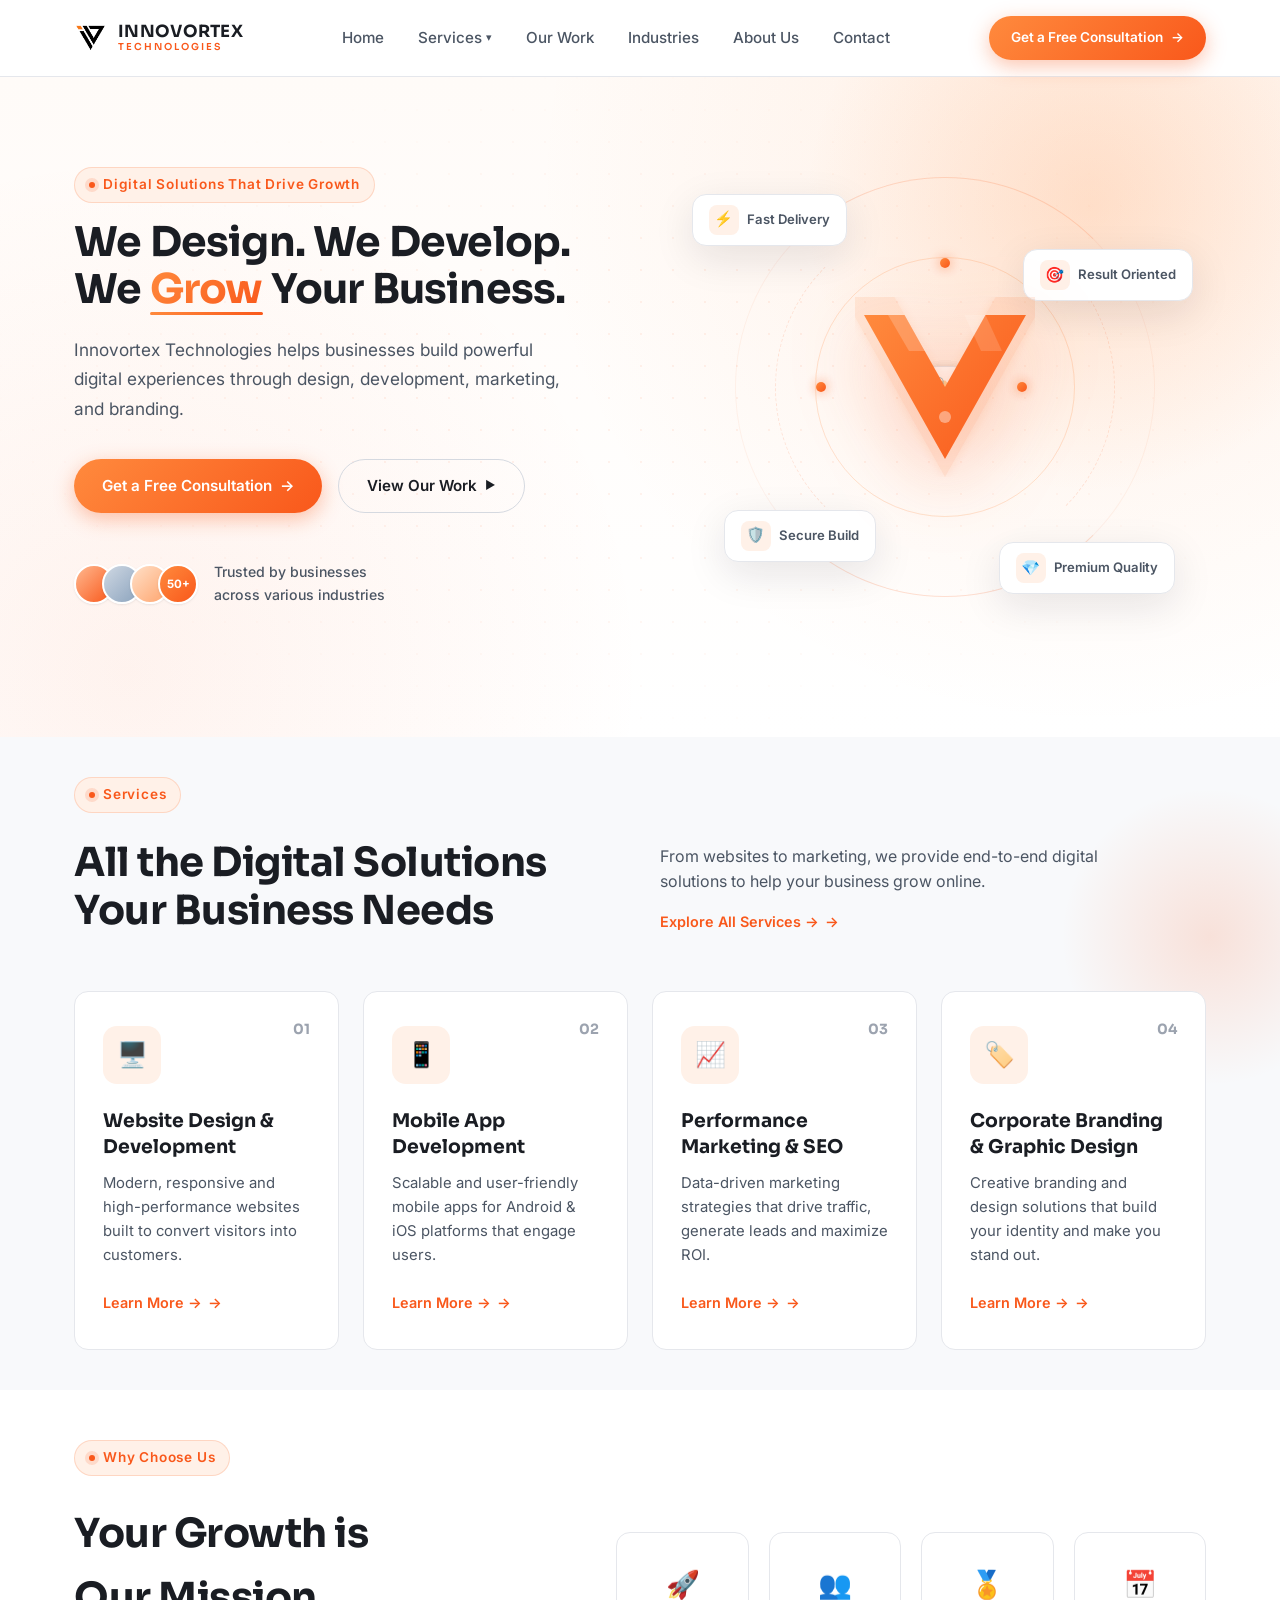
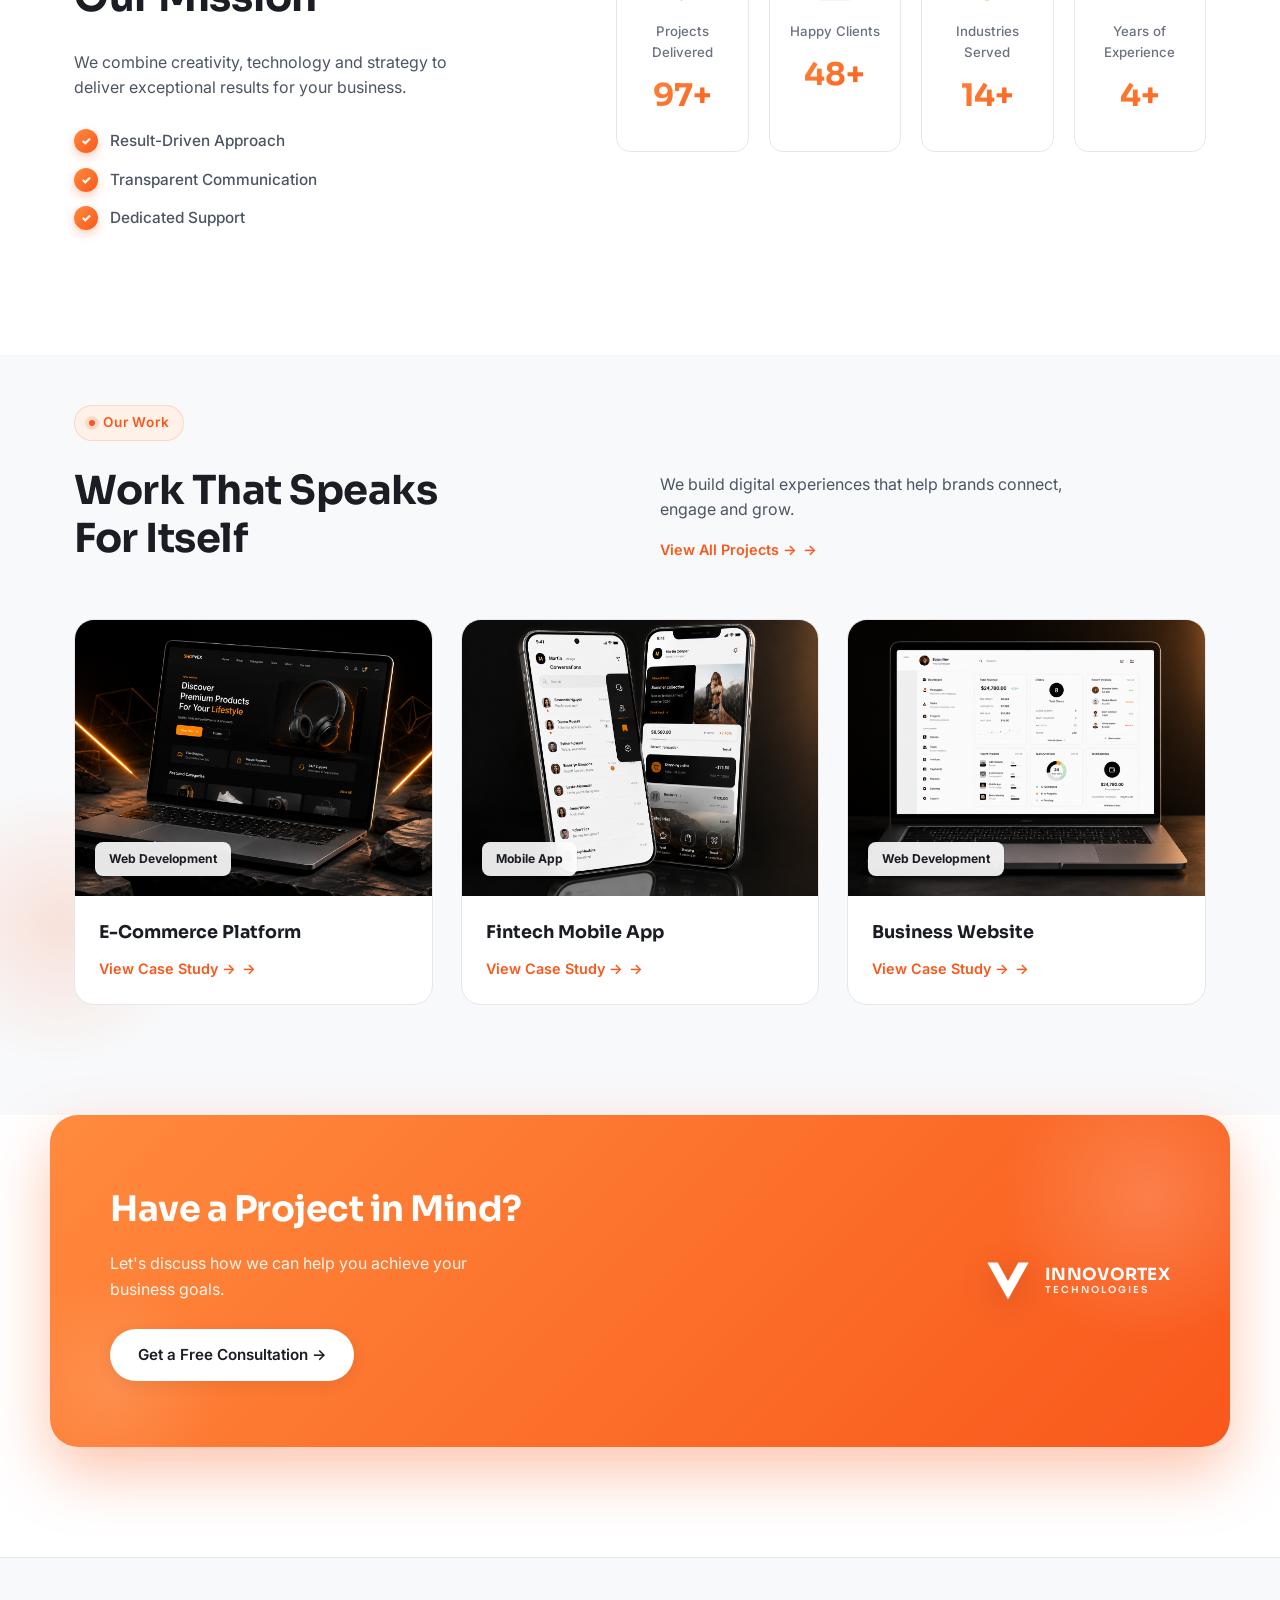
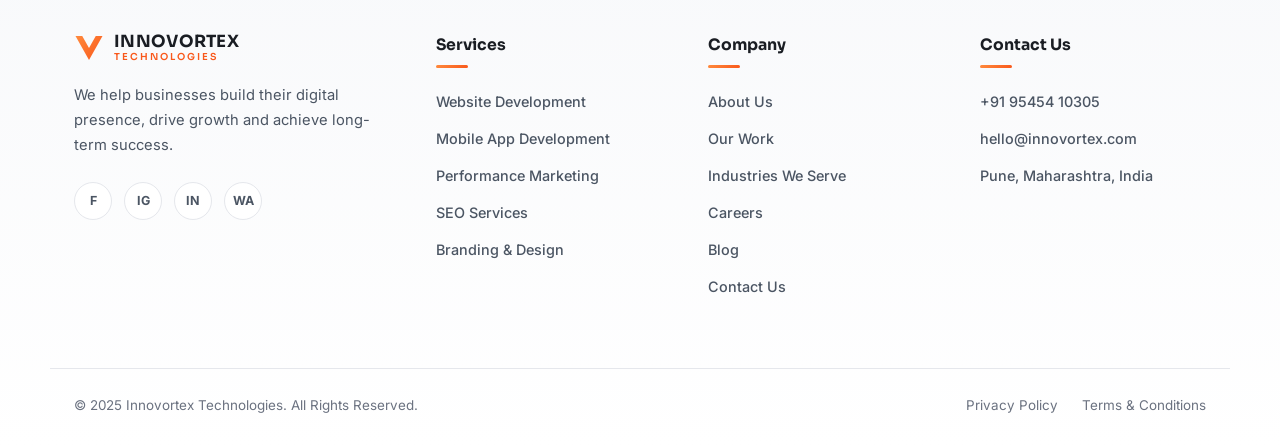
==== commit 2da4b5a8: "updated changes" ====
--- a/index.html
+++ b/index.html
@@ -350,7 +350,7 @@
 
     <div class="footer-col">
       <h4>Contact Us</h4>
-      <a href="tel:+911234567890">+91 12345 67890</a>
+      <a href="tel:+919545410305">+91 95454 10305</a>
       <a href="mailto:hello@innovortex.com">hello@innovortex.com</a>
       <span>Pune, Maharashtra, India</span>
     </div>
--- a/style.css
+++ b/style.css
@@ -1586,6 +1586,13 @@
   background-repeat: no-repeat;
   position: relative;
  }
+
+ .thumb-hotel { background-image: url(assets/img/projects/bookndstay.png);
+  background-size: contain;
+  background-position: center center;
+  background-repeat: no-repeat;
+  position: relative;
+ }
 .thumb-vertex { background-image: url(assets/img/projects/vertex.png);
   background-size: contain;
   background-position: center center;
@@ -1593,7 +1600,43 @@
   position: relative;
  }
 .thumb-vertex { background: linear-gradient(135deg, #f8fafc 0%, #e2e8f0 100%); }
-.thumb-leadboost { background: linear-gradient(135deg, #f1f5f9 0%, #dbe4ee 100%); }
+.thumb-leadboost { background-image: url(assets/img/projects/leadboost.jpeg);
+  background-size: contain;
+  background-position: center center;
+  background-repeat: no-repeat;
+  position: relative;
+ }
+ .thumb-leadboost1 { background-image: url(assets/img/projects/leadboost2.jpeg);
+  background-size: contain;
+  background-position: center center;
+  background-repeat: no-repeat;
+  position: relative;
+ }
+.thumb-insta { background-image: url(assets/img/projects/insta.png);
+  background-size: contain;
+  background-position: center center;
+  background-repeat: no-repeat;
+  position: relative;
+ }
+ .thumb-insta1 { background-image: url(assets/img/projects/insta1.png);
+  background-size: contain;
+  background-position: center center;
+  background-repeat: no-repeat;
+  position: relative;
+ }
+ .thumb-insta2 { background-image: url(assets/img/projects/insta2.png);
+  background-size: contain;
+  background-position: center center;
+  background-repeat: no-repeat;
+  position: relative;
+ }
+ .thumb-insta3 { background-image: url(assets/img/projects/insta3.png);
+  background-size: contain;
+  background-position: center center;
+  background-repeat: no-repeat;
+  position: relative;
+ }
+
 .thumb-shoply { background: linear-gradient(135deg, #fef3e8 0%, #fdcfa9 100%); }
 
 .no-results { 
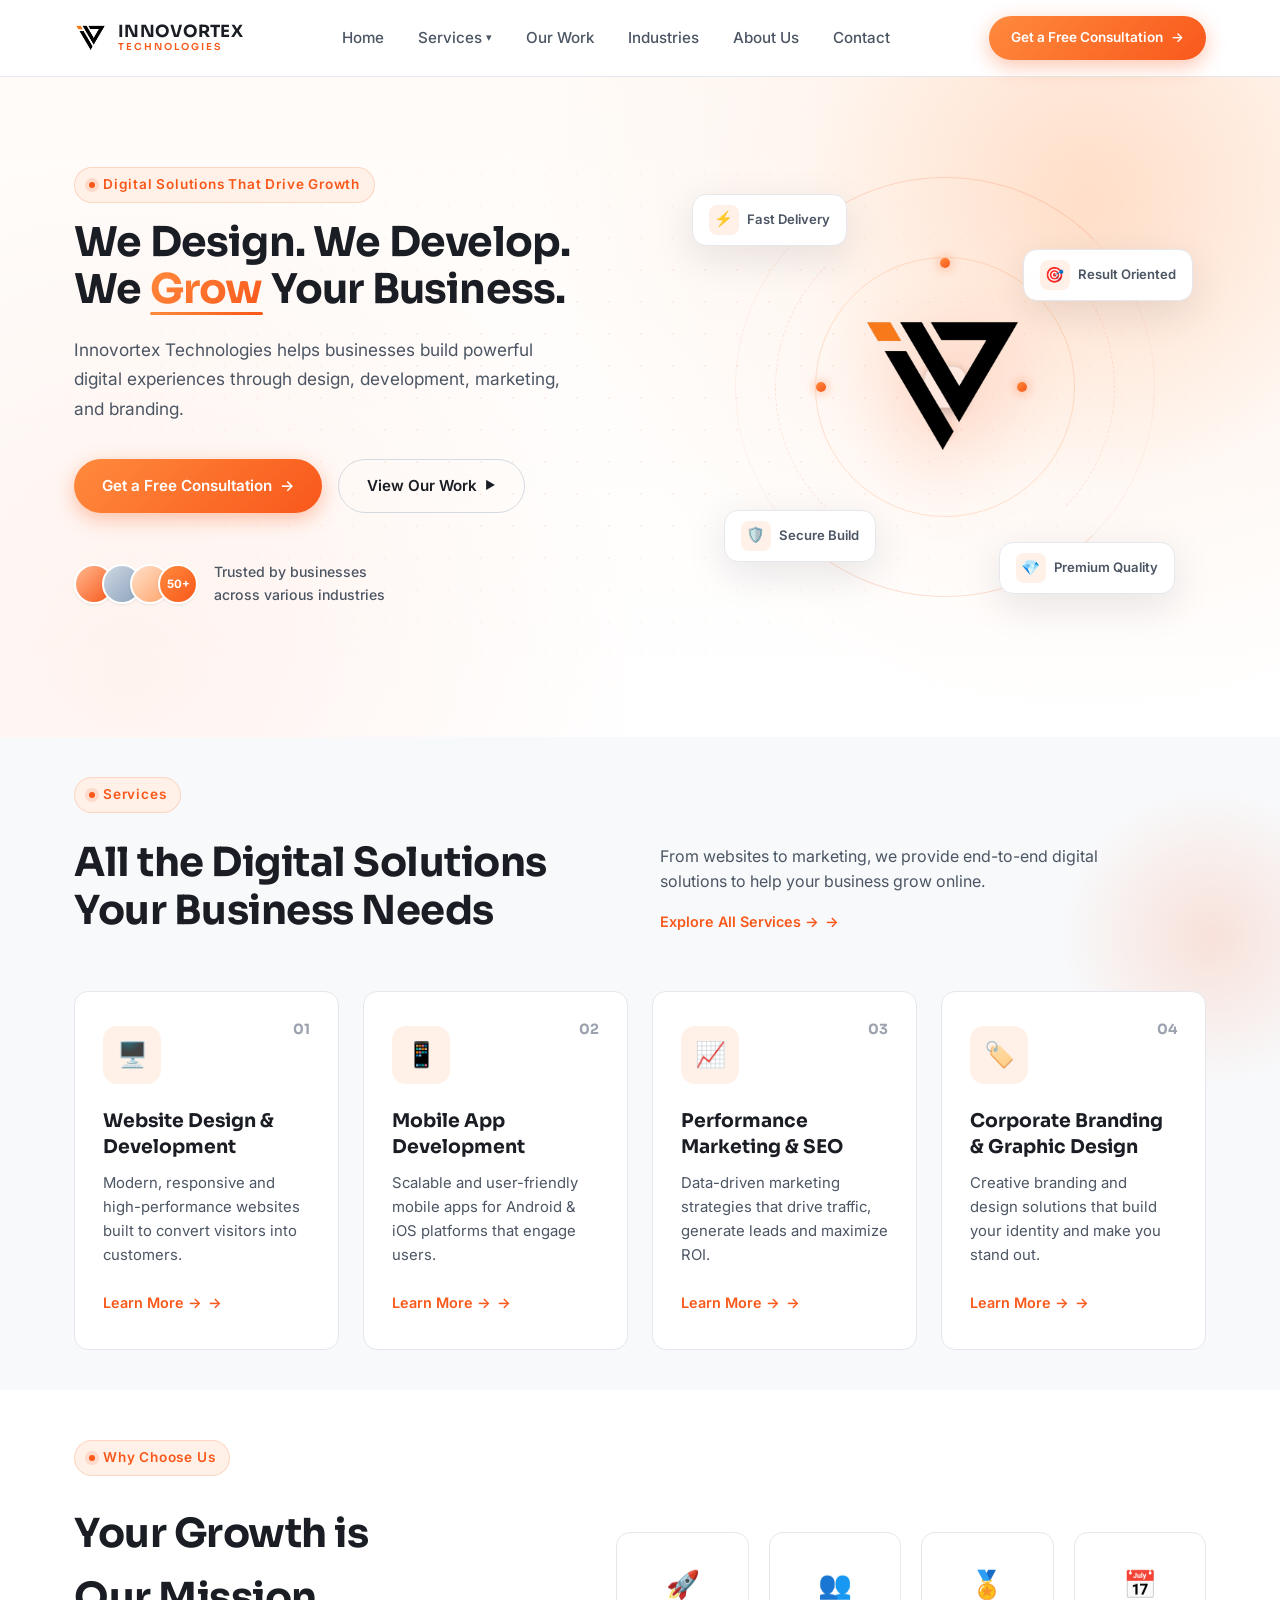
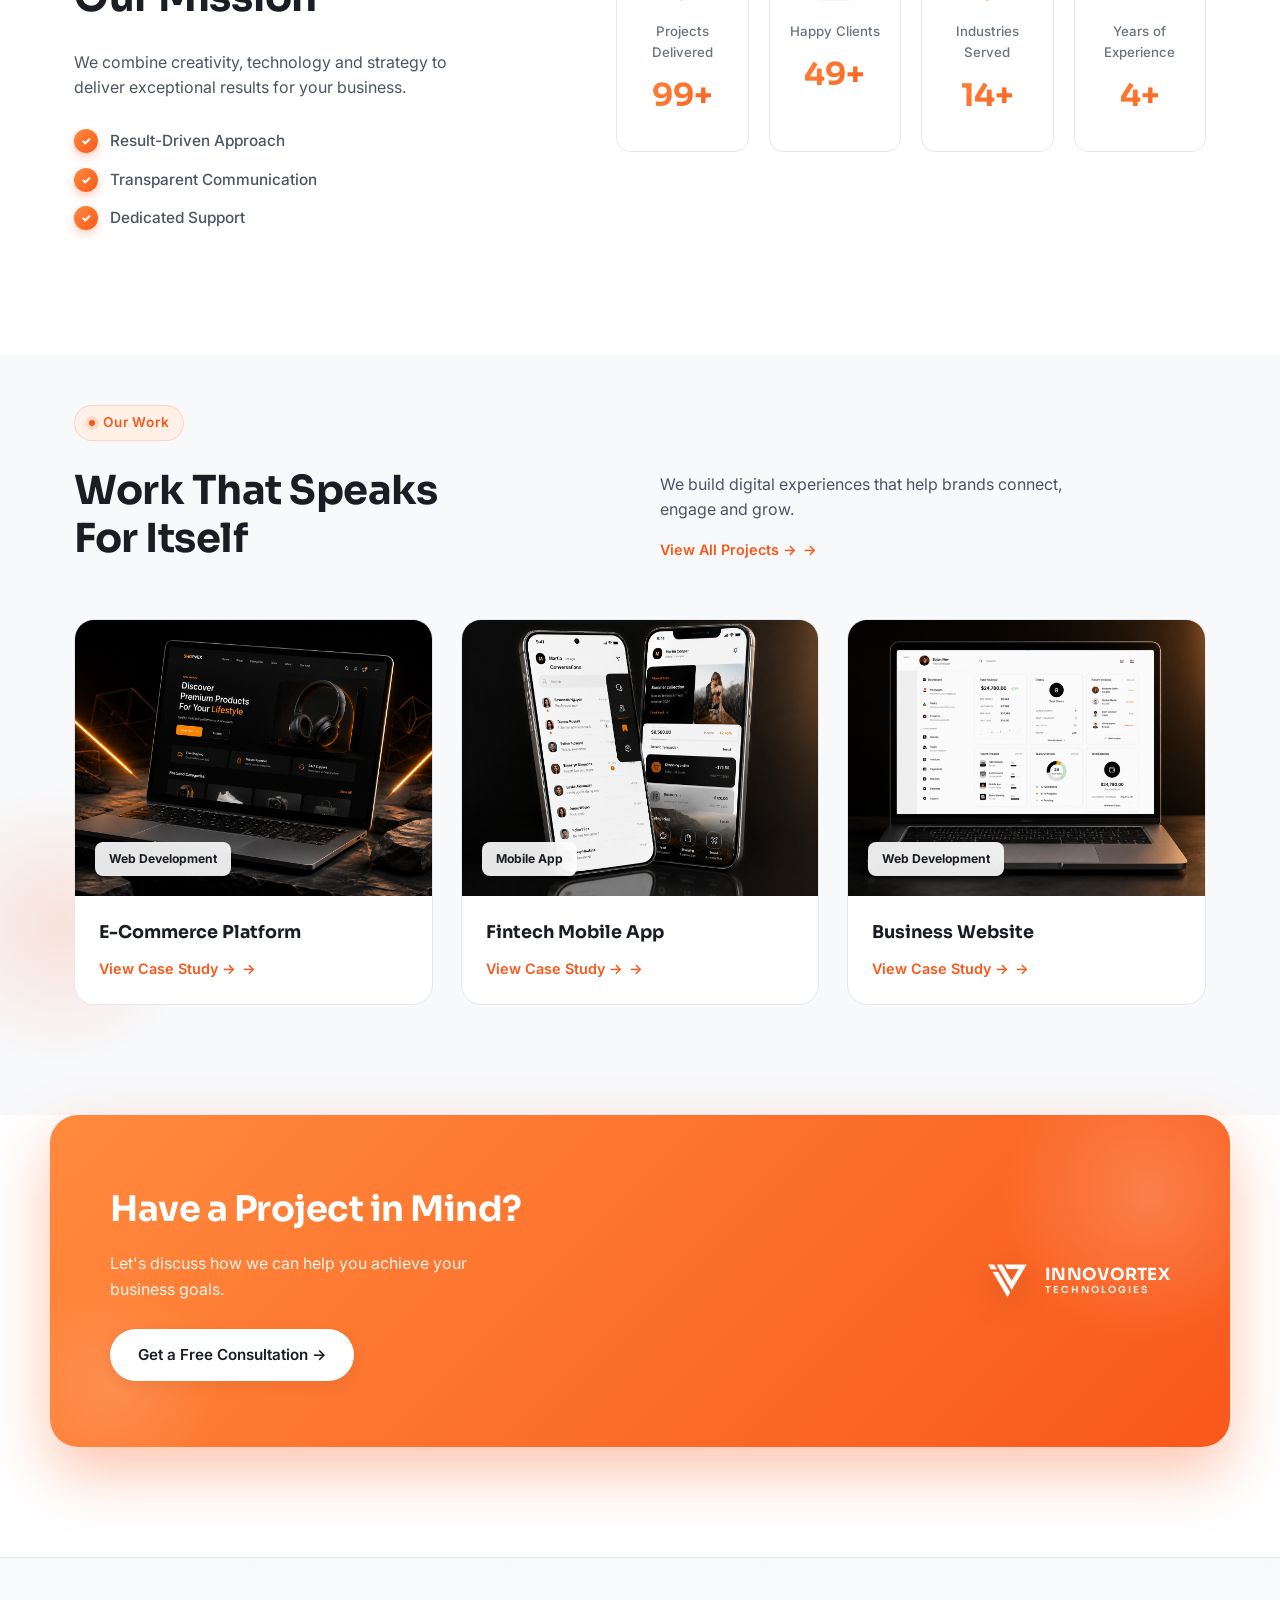
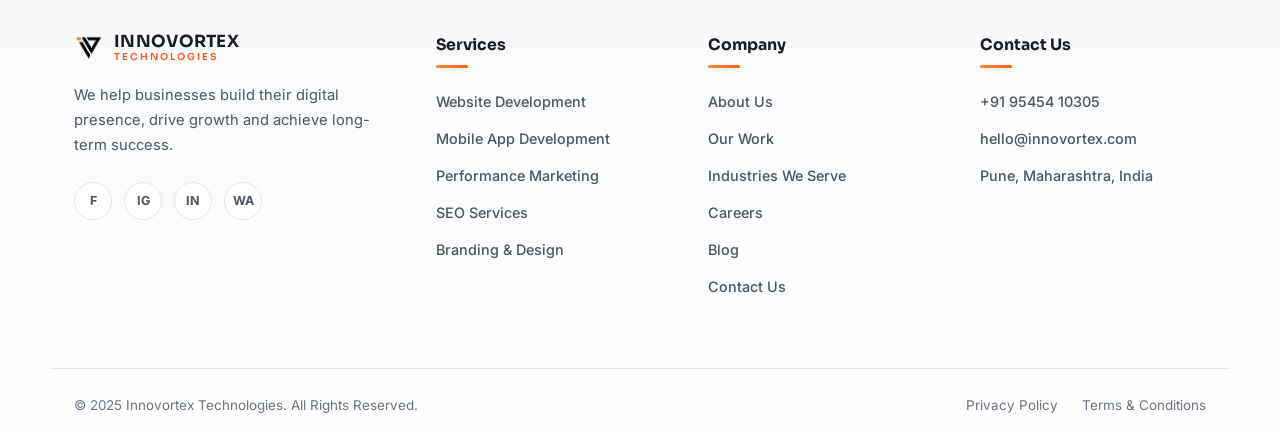
==== commit 02ae547c: "updated website" ====
--- a/index.html
+++ b/index.html
@@ -72,7 +72,7 @@
       </div>
     </div>
 
-    <div class="hero-visual reveal">
+    <div class="hero-visual reveal" style="order: 2;">
       <div class="hero-svg-wrap">
 
         <div class="ring-deco ring-1"></div>
@@ -89,35 +89,7 @@
         <div class="orbit-item o3">📈</div>
         <div class="orbit-item o4">🏷️</div>
 
-        <svg class="hero-logo-svg" width="180" height="180" viewBox="0 0 120 120" fill="none" xmlns="http://www.w3.org/2000/svg">
-          <defs>
-            <linearGradient id="heroLogoGrad" x1="6" y1="12" x2="114" y2="108" gradientUnits="userSpaceOnUse">
-              <stop stop-color="#FF8A3D"/>
-              <stop offset="1" stop-color="#F9581B"/>
-            </linearGradient>
-            <filter id="heroGlow" x="-30%" y="-30%" width="160%" height="160%">
-              <feGaussianBlur stdDeviation="2.5" result="blur"/>
-              <feMerge>
-                <feMergeNode in="blur"/>
-                <feMergeNode in="SourceGraphic"/>
-              </feMerge>
-            </filter>
-          </defs>
-
-          <path d="M6 12 L60 108 L114 12 H87 L60 60 L33 12 H6 Z" 
-                fill="url(#heroLogoGrad)" 
-                filter="url(#heroGlow)"
-                opacity="0.12"
-                transform="scale(1.25) translate(-12, -12)"/>
-
-          <path d="M6 12 L60 108 L114 12 H87 L60 60 L33 12 H6 Z" 
-                fill="url(#heroLogoGrad)"
-                class="main-triangle"/>
-
-          <path d="M22 12 L33 12 L47 36 L36 36 Z" fill="#fff" opacity="0.2"/>
-          <path d="M73 12 L87 12 L98 36 L84 36 Z" fill="#fff" opacity="0.15"/>
-          <circle cx="60" cy="80" r="4" fill="#fff" opacity="0.4"/>
-        </svg>
+        <img class="hero-logo-svg brand-logo-visual" src="assets/img/logo/logo.png" alt="Innovortex logo">
 
         <div class="float-badge fb1">
           <span class="badge-icon">⚡</span>
@@ -290,9 +262,7 @@
       <a href="#" class="btn btn-light">Get a Free Consultation →</a>
     </div>
     <div class="cta-brand">
-      <svg width="46" height="46" viewBox="0 0 40 40" fill="none" xmlns="http://www.w3.org/2000/svg">
-        <path d="M2 4L20 36L38 4H29L20 20L11 4H2Z" fill="#fff"/>
-      </svg>
+      <img class="brand-logo-cta" src="assets/img/logo/logo.png" alt="Innovortex logo">
       <span class="logo-text light">
         INNOVORTEX
         <small>TECHNOLOGIES</small>
@@ -306,15 +276,7 @@
   <div class="container footer-grid">
     <div class="footer-brand">
       <a href="#" class="logo">
-        <svg width="30" height="30" viewBox="0 0 40 40" fill="none" xmlns="http://www.w3.org/2000/svg">
-          <path d="M2 4L20 36L38 4H29L20 20L11 4H2Z" fill="url(#logoGrad2)"/>
-          <defs>
-            <linearGradient id="logoGrad2" x1="2" y1="4" x2="38" y2="36" gradientUnits="userSpaceOnUse">
-              <stop stop-color="#FF8A3D"/>
-              <stop offset="1" stop-color="#F9581B"/>
-            </linearGradient>
-          </defs>
-        </svg>
+        <img class="footer-logo-img" src="assets/img/logo/logo.png" alt="Innovortex logo">
         <span class="logo-text">
           INNOVORTEX
           <small>TECHNOLOGIES</small>
--- a/style.css
+++ b/style.css
@@ -63,6 +63,16 @@
   width: auto;
 }
 
+.footer-logo-img {
+  width: 30px;
+  height: 30px;
+  object-fit: contain;
+}
+
+.brand-logo-visual {
+  object-fit: contain;
+}
+
 /* ============ Scrollbar ============ */
 ::-webkit-scrollbar { width: 10px; }
 ::-webkit-scrollbar-track { background: var(--bg-soft); }
@@ -471,6 +481,8 @@
 
 /* Central logo SVG */
 .hero-logo-svg {
+  width: 180px;
+  height: 180px;
   position: relative;
   z-index: 5;
   filter: drop-shadow(0 25px 40px rgba(249, 88, 27, 0.35));
@@ -995,7 +1007,12 @@
 }
 .cta-inner .eyebrow::before { background: #fff; box-shadow: 0 0 0 4px rgba(255,255,255,0.25); }
 .cta-brand { display: flex; align-items: center; gap: 14px; }
-.cta-brand svg { filter: drop-shadow(0 8px 16px rgba(0,0,0,0.2)); }
+.brand-logo-cta {
+  width: 46px;
+  height: 46px;
+  object-fit: contain;
+  filter: brightness(0) invert(1) drop-shadow(0 8px 16px rgba(0,0,0,0.2));
+}
 
 /* ============ Footer ============ */
 .site-footer { 
@@ -1110,6 +1127,8 @@
   50% { opacity: 1; transform: scale(1.12); }
 }
 .podium-logo {
+  width: 150px;
+  height: 150px;
   position: relative;
   z-index: 2;
   margin-bottom: -30px;
@@ -1711,6 +1730,8 @@
   50% { opacity: 1; transform: scale(1.5); }
 }
 .globe-logo {
+  width: 110px;
+  height: 110px;
   position: relative;
   z-index: 2;
   filter: drop-shadow(0 20px 30px rgba(249, 88, 27, 0.35));
@@ -2054,7 +2075,7 @@
   .main-nav.open { max-height: 500px; opacity: 1; padding-top: 16px; }
   .main-nav a { padding: 12px 0; width: 100%; font-size: 1rem; }
   .main-nav > a::after { display: none; }
-  .dropdown-panel { position: static; opacity: 1; visibility: visible; transform: none; display: none; border: none; padding: 6px 0 0 16px; box-shadow: none; background: transparent; min-width: auto; }
+  .dropdown-panel { position: relative; opacity: 1; visibility: visible; transform: none; display: none; border: none; padding: 6px 0 0 16px; box-shadow: none; background: transparent; min-width: auto; }
   .nav-dropdown:hover .dropdown-panel { display: flex; }
   .btn-nav { display: none; }
   .nav-toggle { display: flex; }
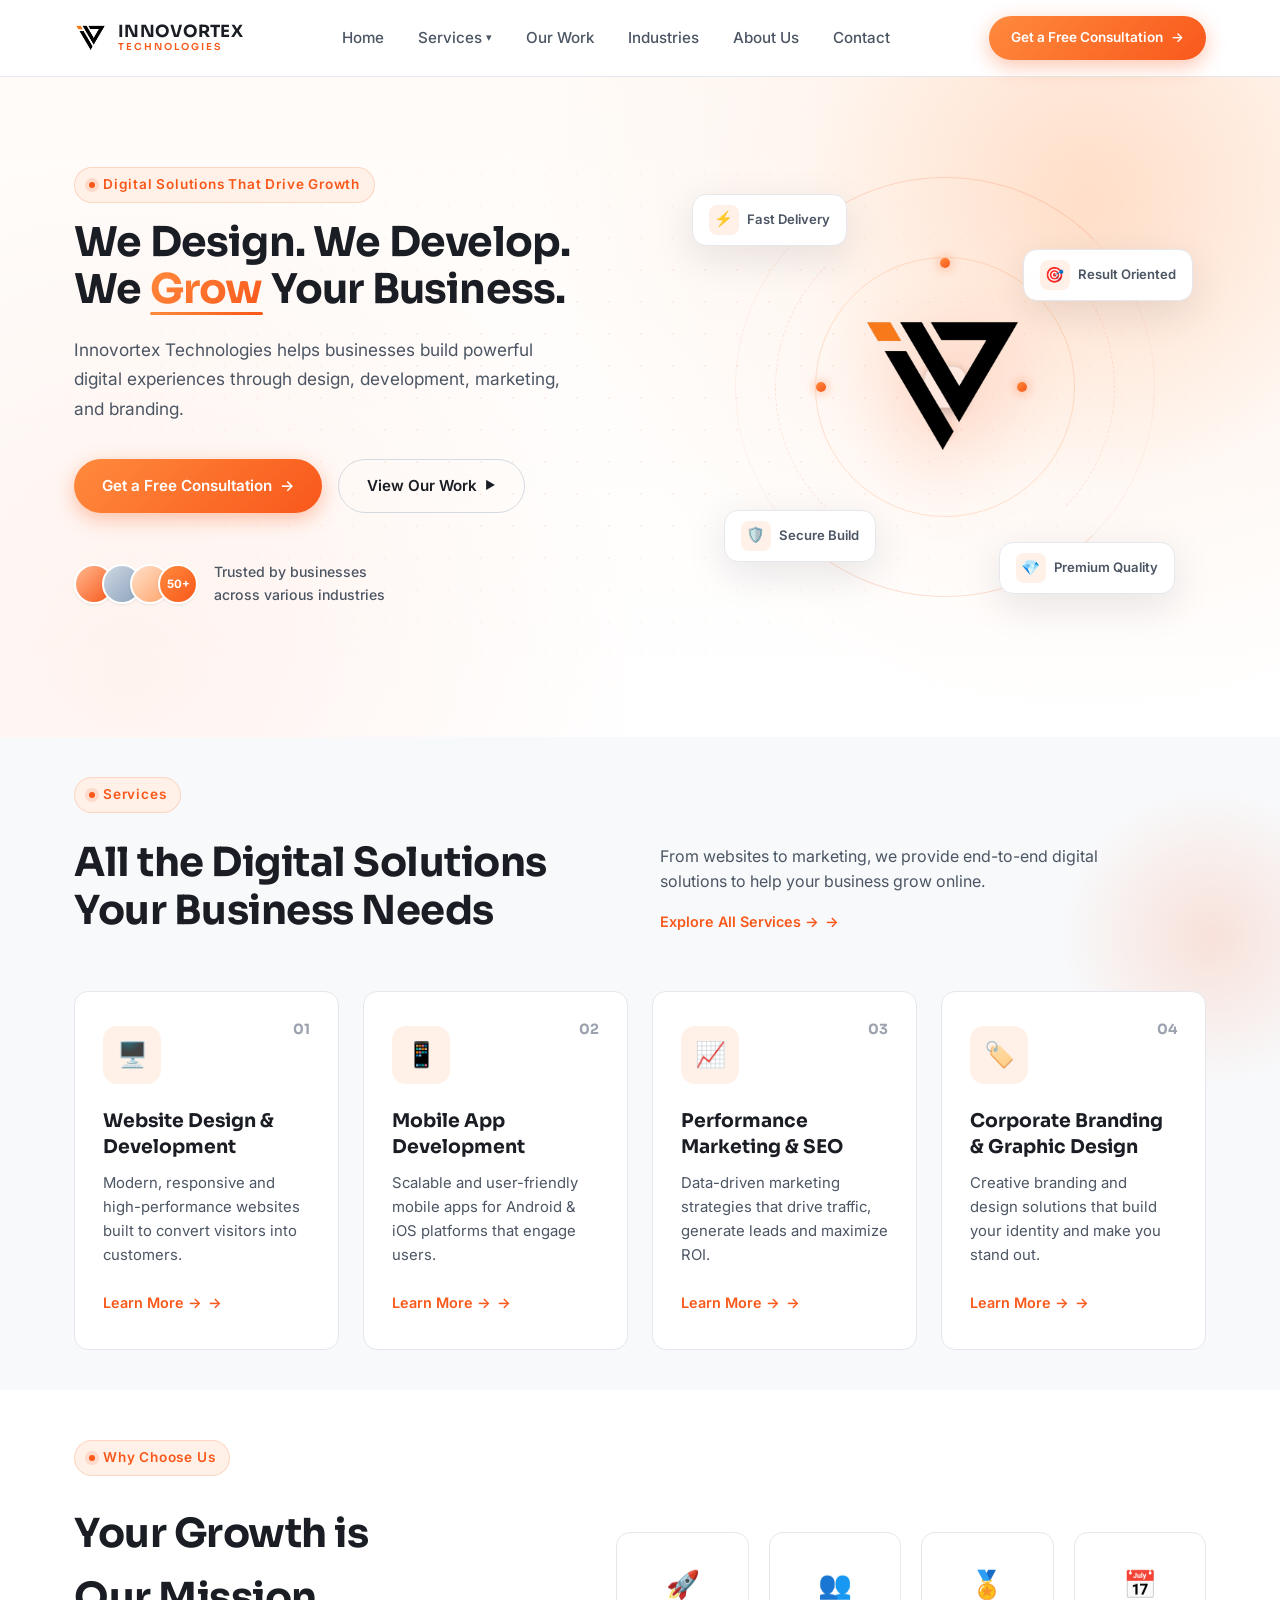
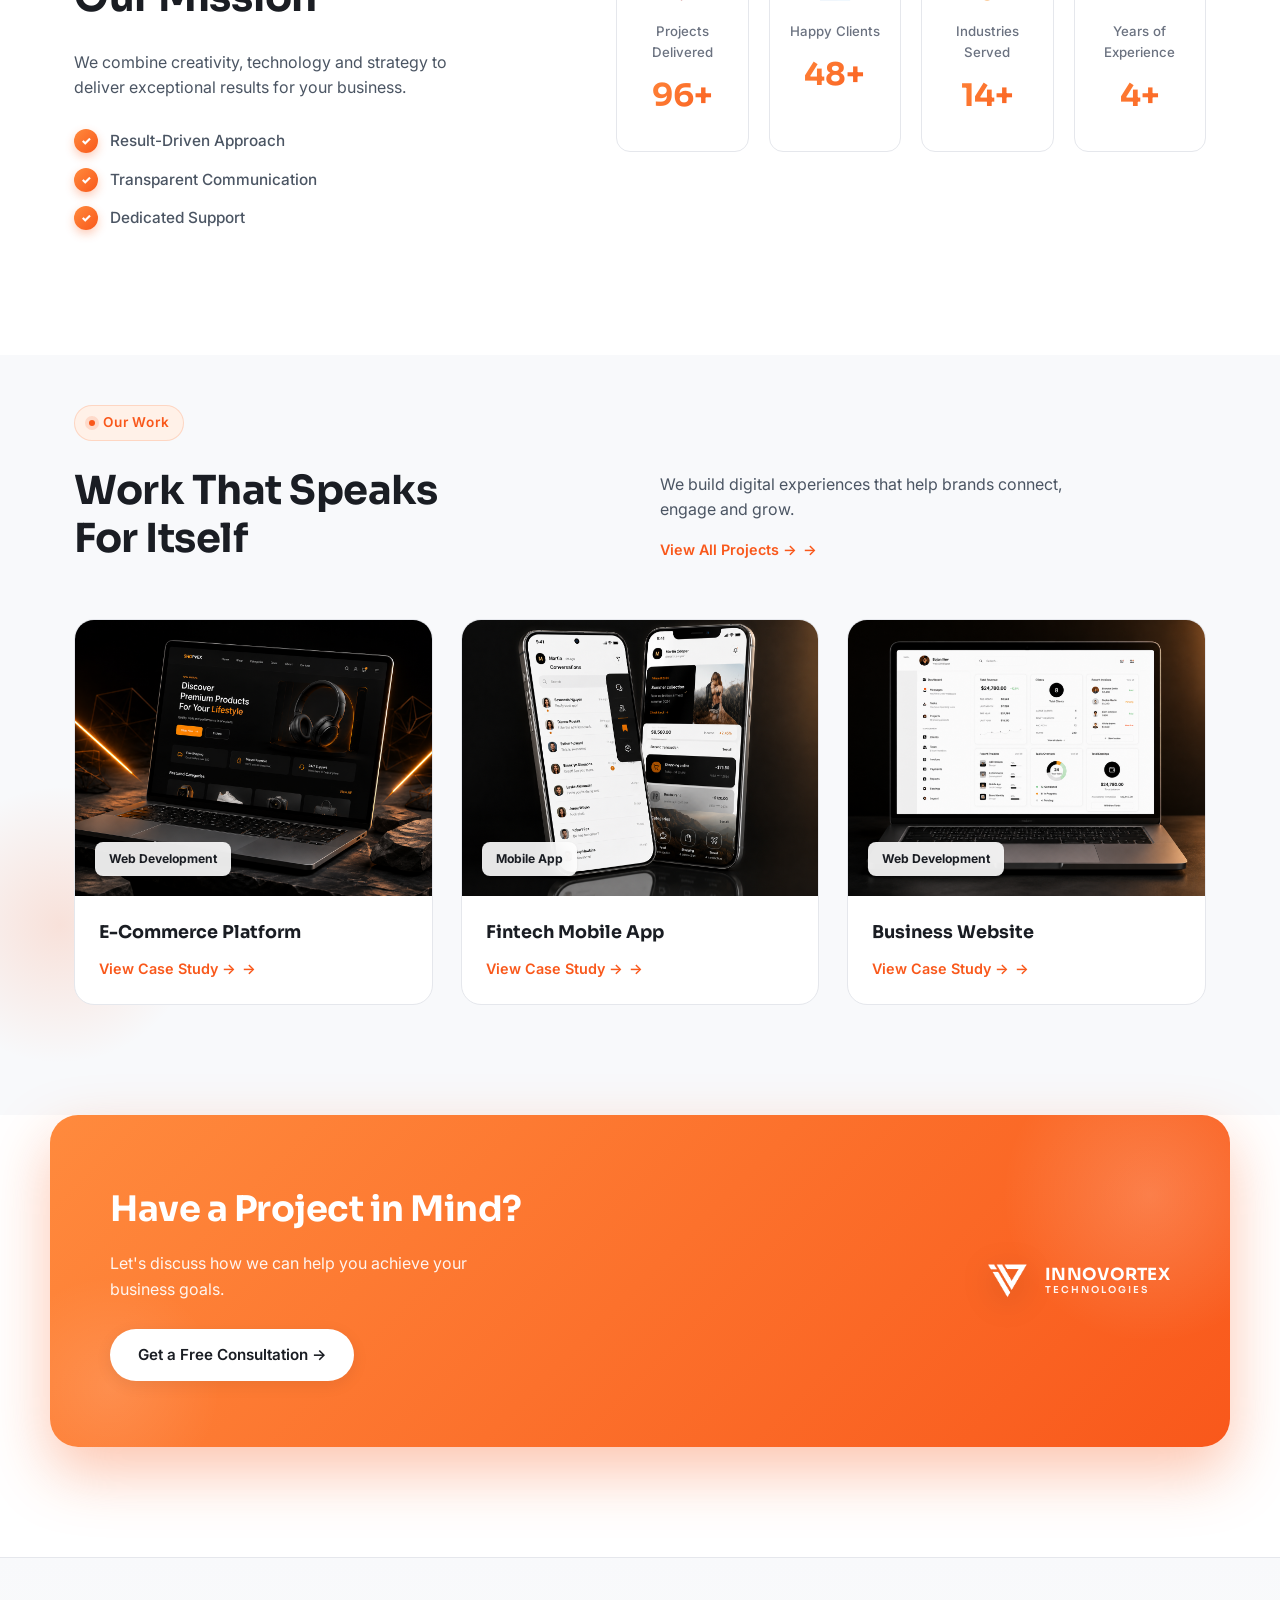
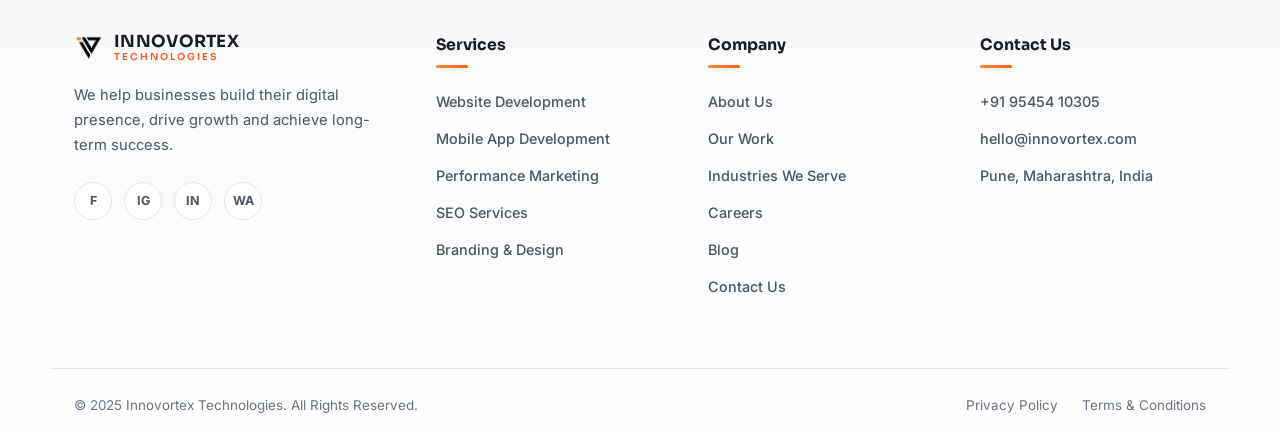
==== commit a4351e43: "Updated Links and footer" ====
--- a/index.html
+++ b/index.html
@@ -259,7 +259,7 @@
     <div>
       <h2>Have a Project in Mind?</h2>
       <p>Let's discuss how we can help you achieve your business goals.</p>
-      <a href="#" class="btn btn-light">Get a Free Consultation →</a>
+      <a href="contact.html" class="btn btn-light">Get a Free Consultation →</a>
     </div>
     <div class="cta-brand">
       <img class="brand-logo-cta" src="assets/img/logo/logo.png" alt="Innovortex logo">
--- a/style.css
+++ b/style.css
@@ -1612,13 +1612,18 @@
   background-repeat: no-repeat;
   position: relative;
  }
-.thumb-vertex { background-image: url(assets/img/projects/vertex.png);
+.thumb-vertex { background-image: url(assets/img/projects/graphic.png);
   background-size: contain;
   background-position: center center;
   background-repeat: no-repeat;
   position: relative;
  }
-.thumb-vertex { background: linear-gradient(135deg, #f8fafc 0%, #e2e8f0 100%); }
+.thumb-vertex { background-image: url(assets/img/projects/graphic.png);
+  background-size: contain;
+  background-position: center center;
+  background-repeat: no-repeat;
+  position: relative;
+ }
 .thumb-leadboost { background-image: url(assets/img/projects/leadboost.jpeg);
   background-size: contain;
   background-position: center center;
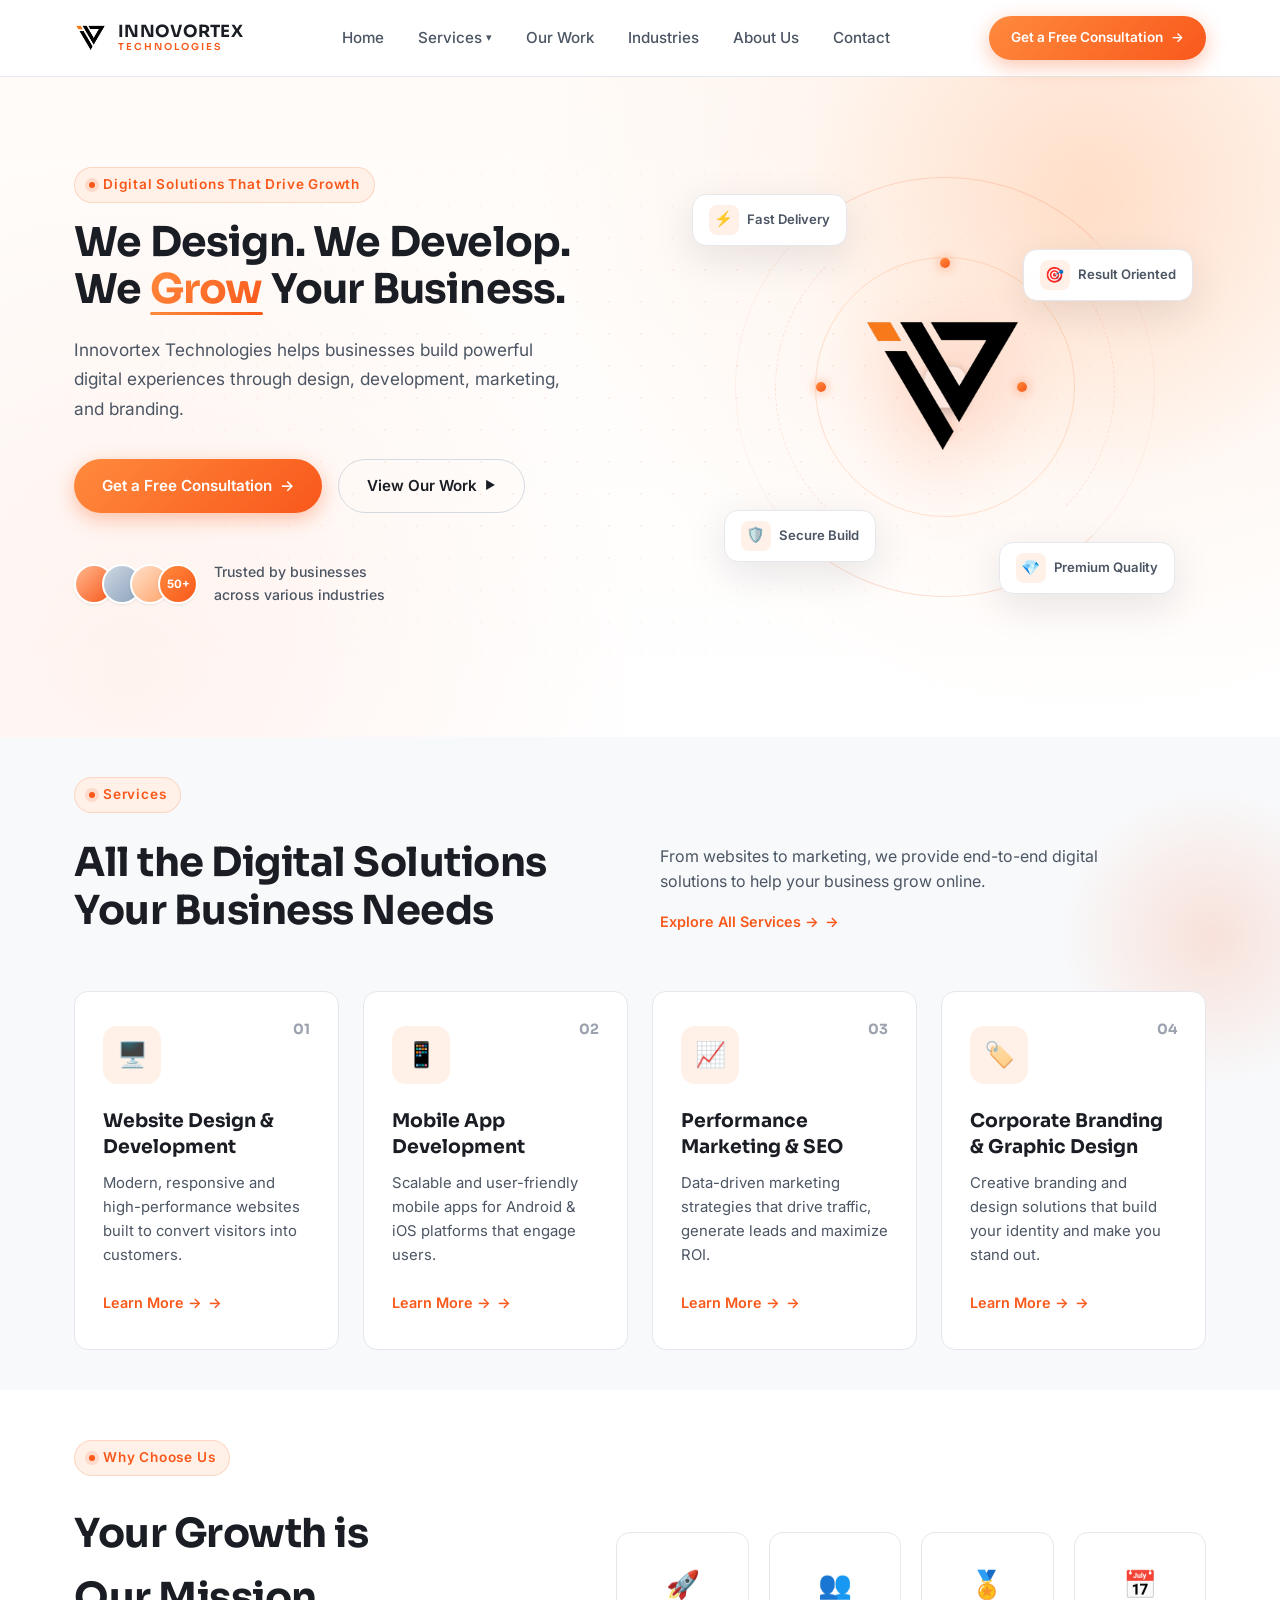
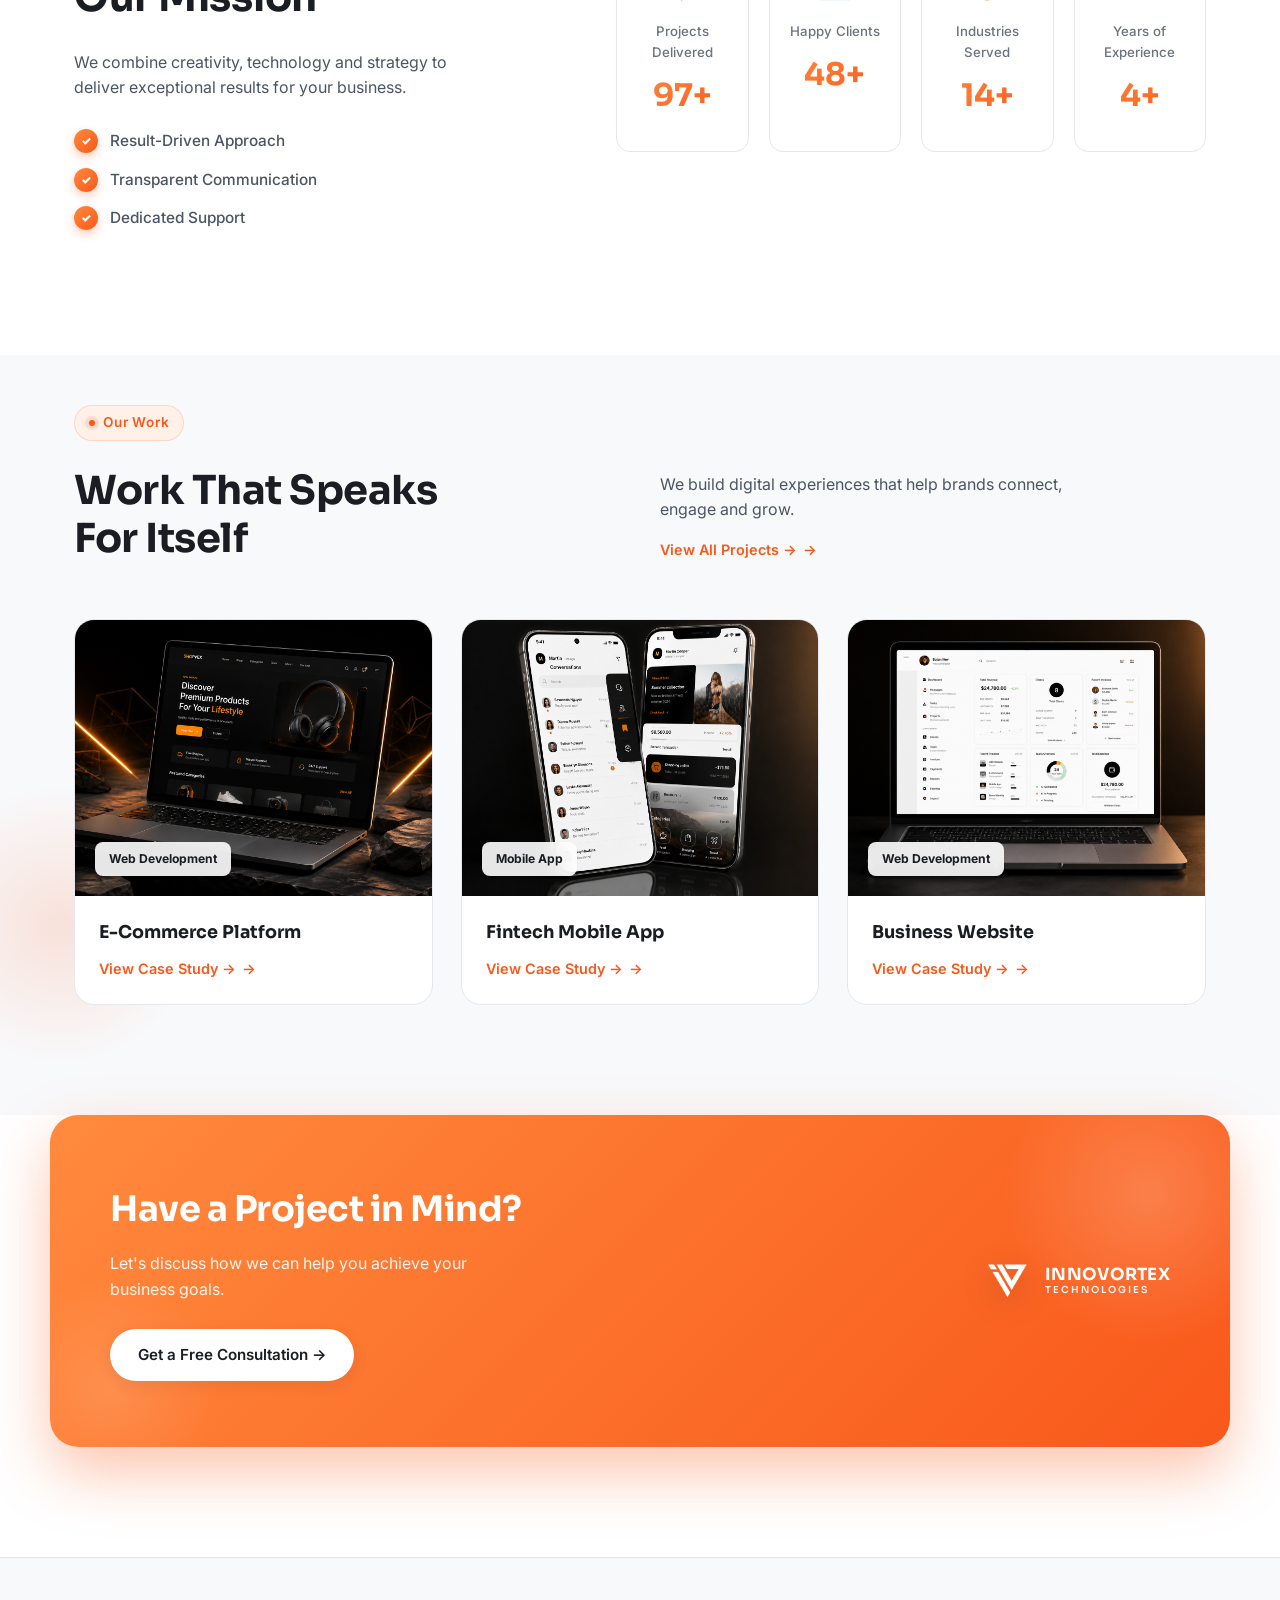
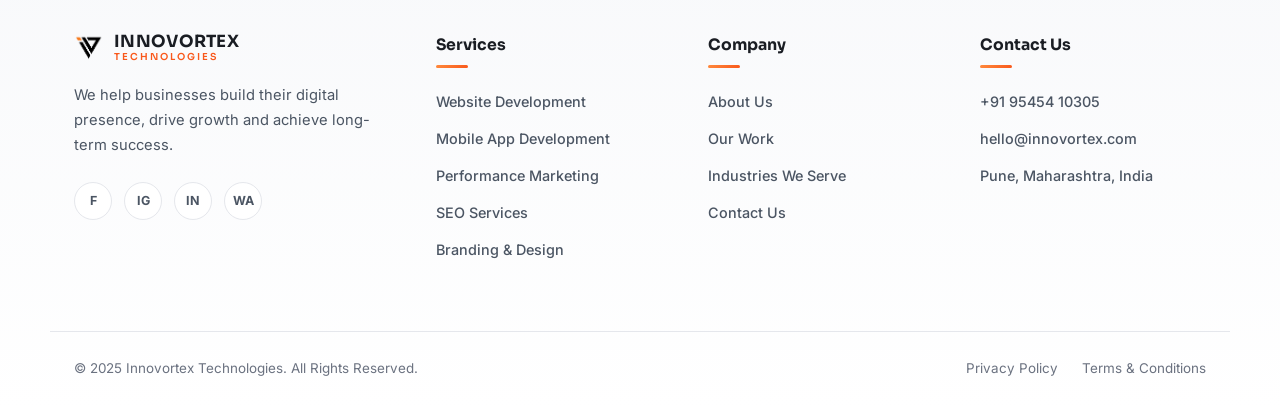
==== commit 26a631cc: "updated footer and links" ====
--- a/index.html
+++ b/index.html
@@ -305,8 +305,6 @@
       <a href="about.html">About Us</a>
       <a href="work.html">Our Work</a>
       <a href="industries.html">Industries We Serve</a>
-      <a href="#">Careers</a>
-      <a href="#">Blog</a>
       <a href="#contact">Contact Us</a>
     </div>
 
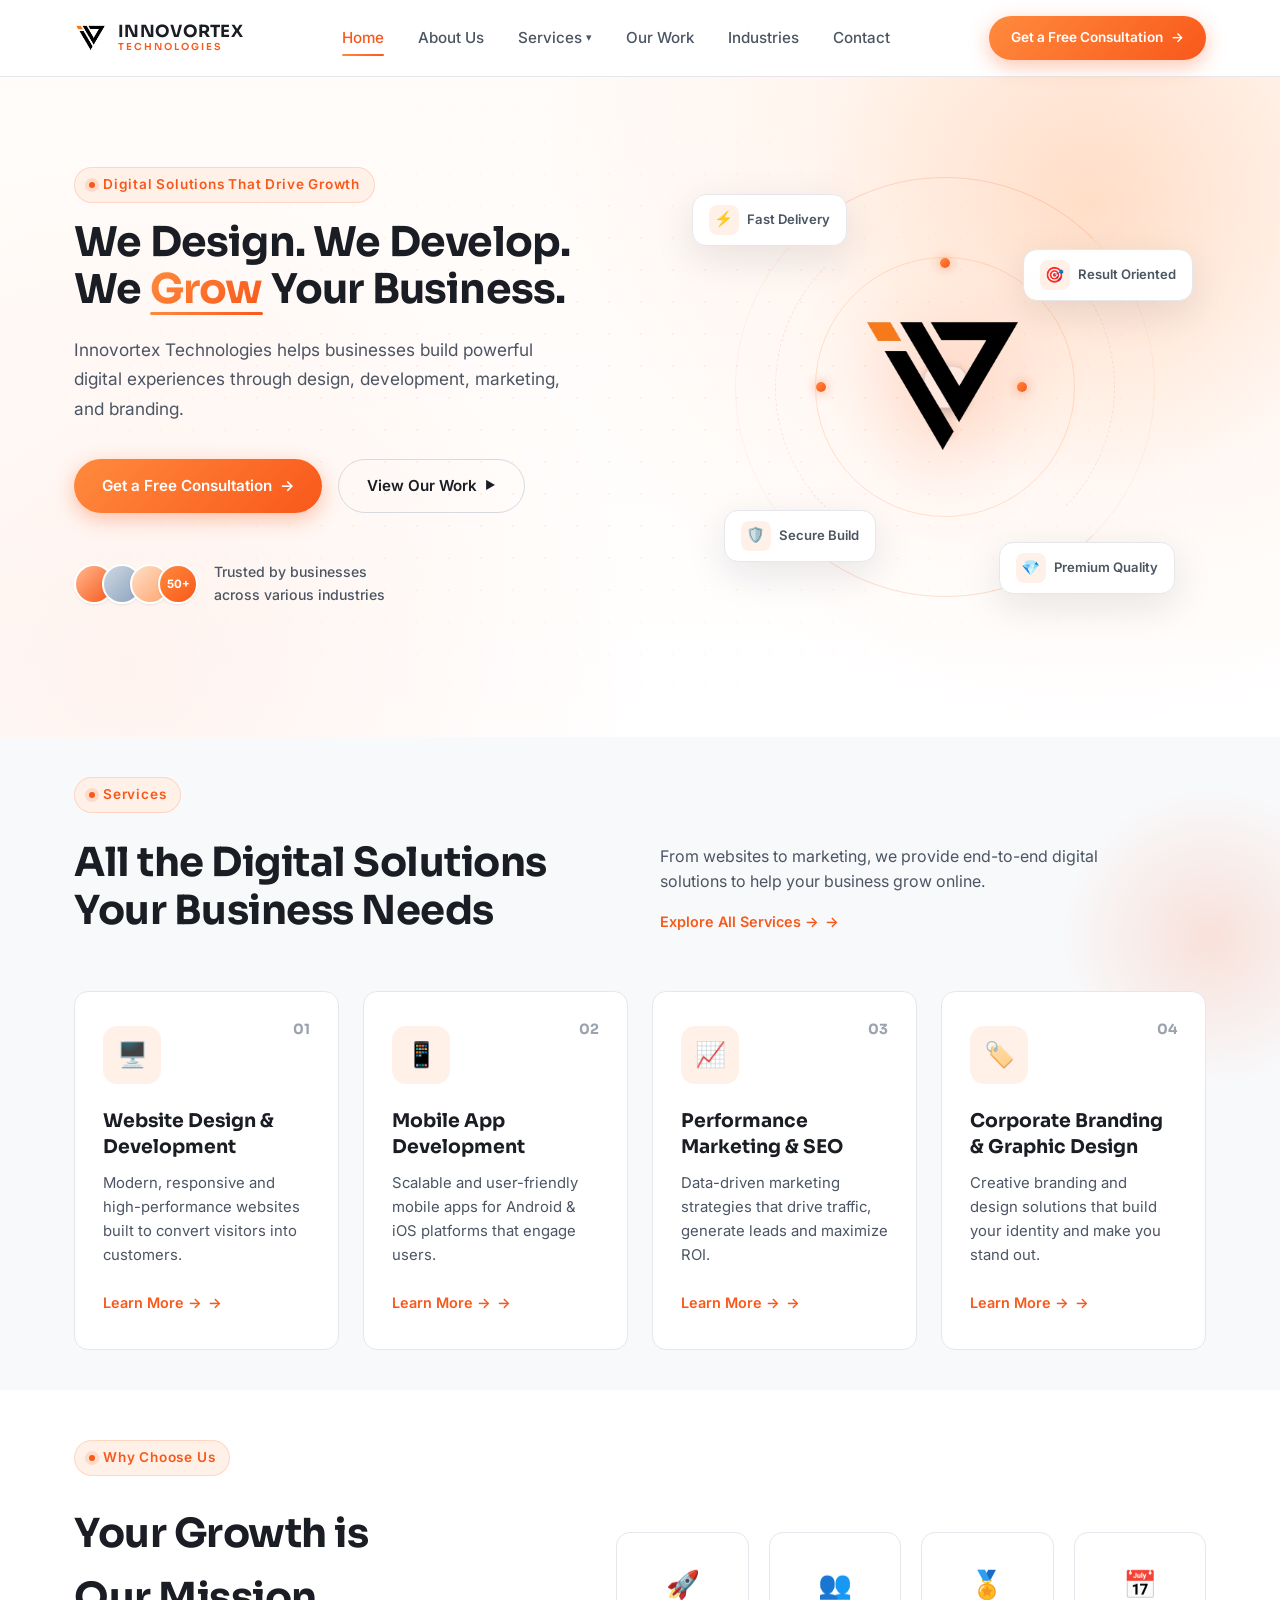
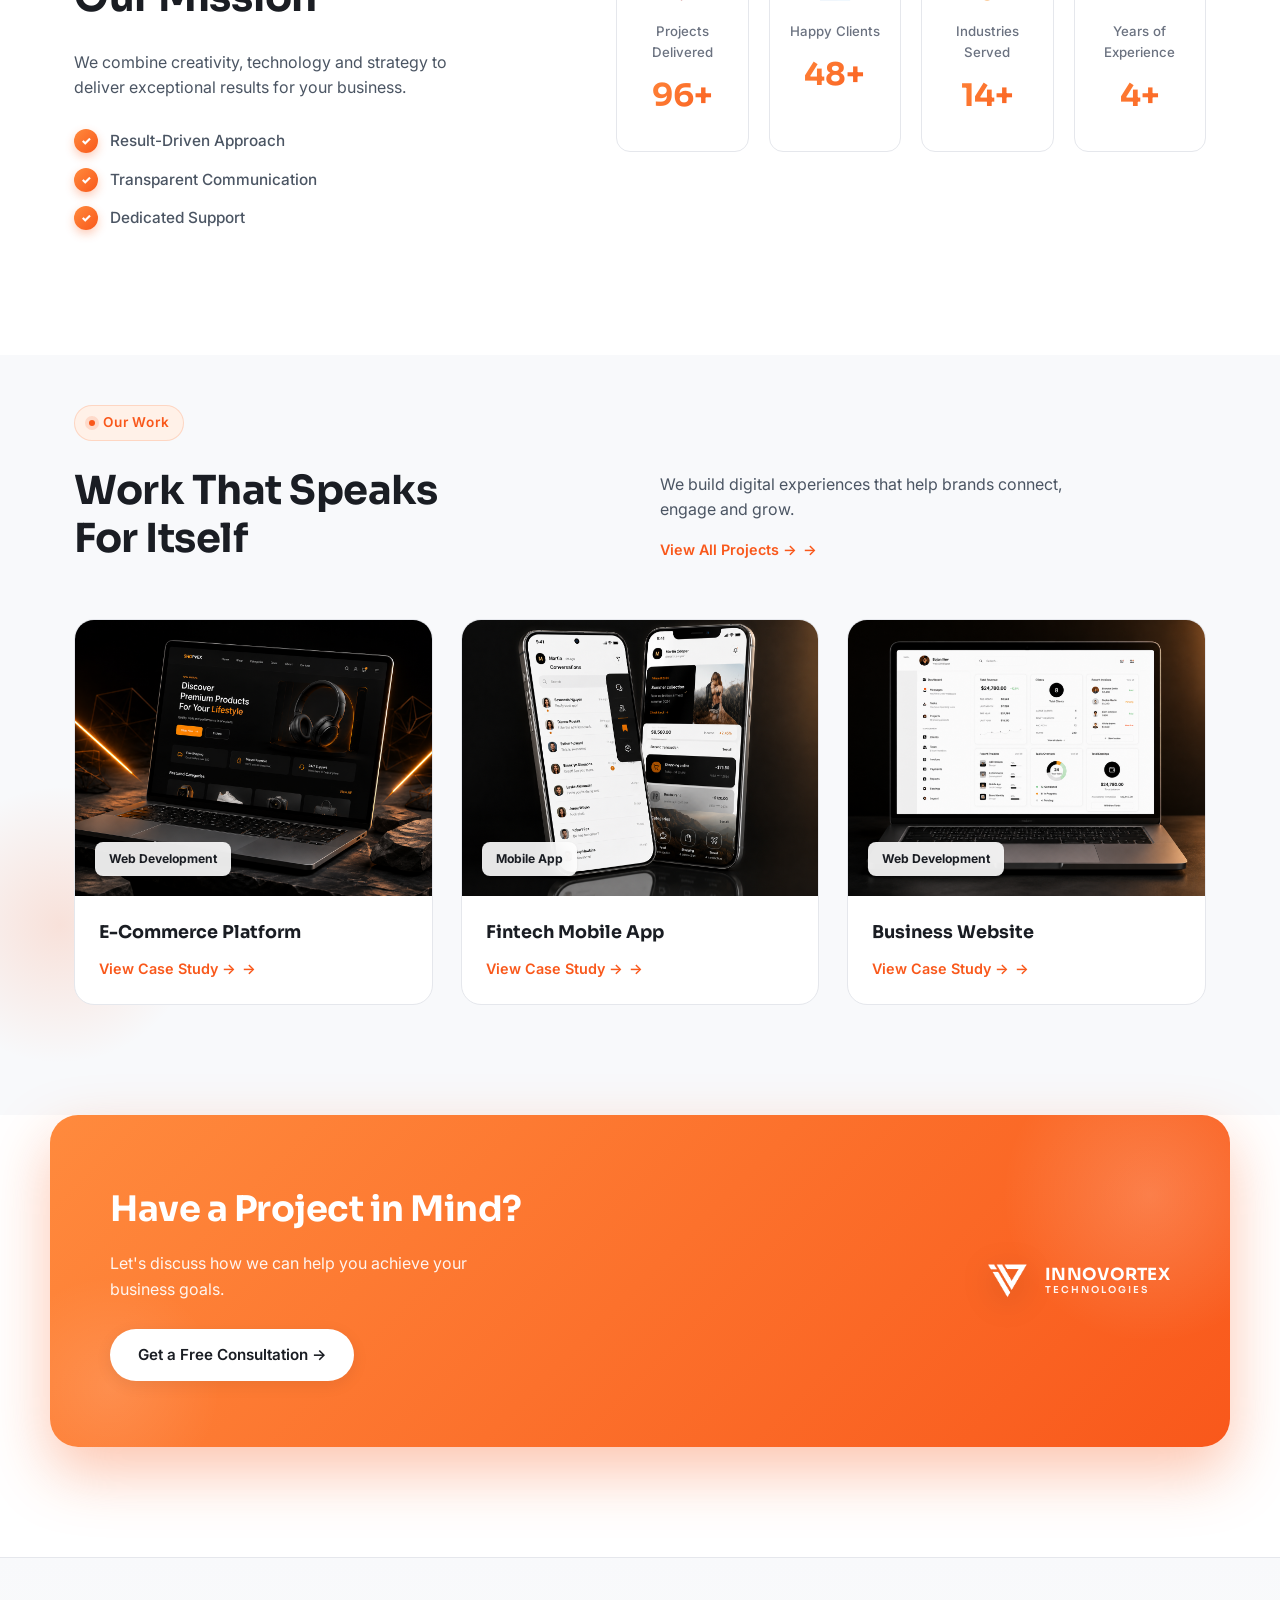
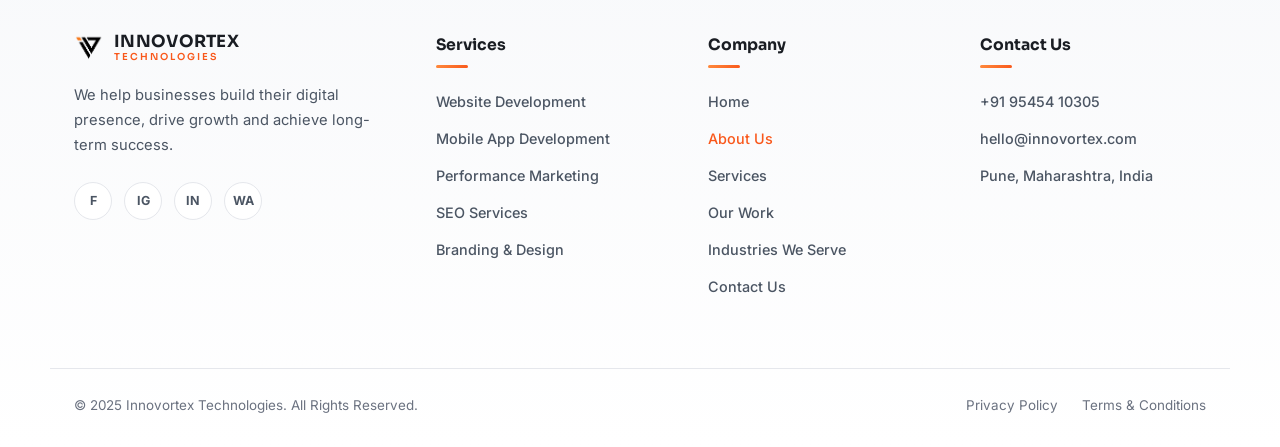
==== commit bf1a5cba: "updated navbar links" ====
--- a/index.html
+++ b/index.html
@@ -22,7 +22,8 @@
     </a>
 
     <nav class="main-nav" id="mainNav">
-      <a href="#home">Home</a>
+      <a href="index.html" class="active">Home</a>
+      <a href="about.html">About Us</a>
       <div class="nav-dropdown">
         <a href="services.html">Services <span class="caret">▾</span></a>
         <div class="dropdown-panel">
@@ -34,7 +35,6 @@
       </div>
       <a href="work.html">Our Work</a>
       <a href="industries.html">Industries</a>
-      <a href="about.html">About Us</a>
       <a href="contact.html">Contact</a>
     </nav>
 
@@ -302,10 +302,12 @@
 
     <div class="footer-col">
       <h4>Company</h4>
-      <a href="about.html">About Us</a>
+      <a href="index.html">Home</a>
+      <a href="about.html" class="active">About Us</a>
+      <a href="services.html">Services</a>
       <a href="work.html">Our Work</a>
       <a href="industries.html">Industries We Serve</a>
-      <a href="#contact">Contact Us</a>
+      <a href="contact.html">Contact Us</a>
     </div>
 
     <div class="footer-col">
